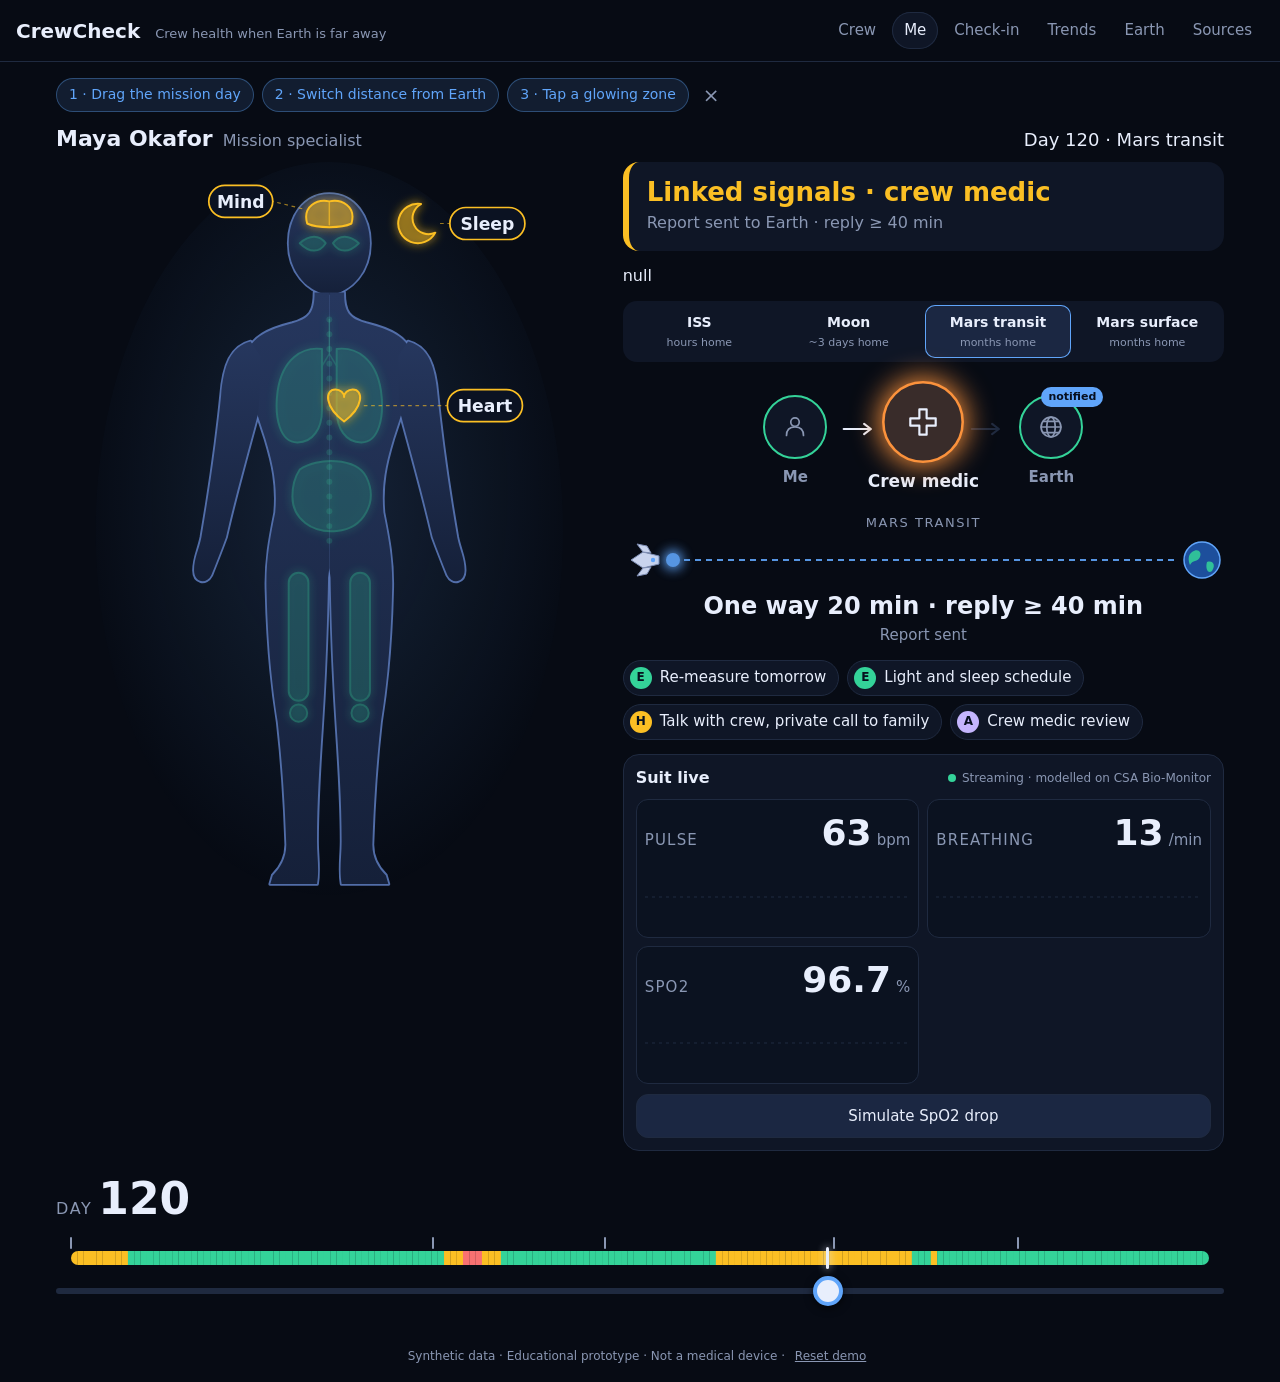
==== index.html @ 0b7a0b84 "Countermeasure follow-up, Earth report with simulated downlink, Sources screen Co-Authored-By: Claud" ====
<!doctype html>
<html lang="en">
<head>
<meta charset="utf-8">
<meta name="viewport" content="width=device-width, initial-scale=1">
<title>CrewCheck</title>
<meta name="description" content="CrewCheck: crew health when Earth is far away. Educational prototype, synthetic data, not a medical device.">
<link rel="icon" href="favicon.svg" type="image/svg+xml">
<link rel="stylesheet" href="css/app.css">
<link rel="stylesheet" href="css/viz.css">
<link rel="stylesheet" href="css/trends.css">
<link rel="stylesheet" href="css/checkin.css">
<link rel="stylesheet" href="css/earth.css">
<link rel="stylesheet" href="css/sources.css">
</head>
<body>
<header class="top">
  <div class="brand">CrewCheck <span class="sub">Crew health when Earth is far away</span></div>
</header>
<main id="app"><p class="boot">Loading…</p></main>
<footer class="foot">Synthetic data · Educational prototype · Not a medical device</footer>
<script type="module" src="js/app.js"></script>
</body>
</html>
---- css/app.css ----
:root{--bg:#070b14;--panel:#0f1626;--line:#1f2a40;--text:#e8eefc;--muted:#8a97b3;--green:#34d399;--yellow:#fbbf24;--red:#f87171;--blue:#60a5fa;}
*{box-sizing:border-box}
html,body{margin:0;background:var(--bg);color:var(--text);font:16px/1.4 system-ui,-apple-system,Segoe UI,Roboto,sans-serif}
.top{display:flex;align-items:center;justify-content:space-between;padding:12px 16px;border-bottom:1px solid var(--line)}
.brand{font-weight:700;font-size:20px}
.brand .sub{font-weight:400;font-size:13px;color:var(--muted);margin-left:8px}
main{padding:16px;max-width:1200px;margin:0 auto}
.foot{color:var(--muted);font-size:12px;text-align:center;padding:16px}
.top{flex-wrap:wrap;gap:8px}
.tabs{display:flex;gap:4px;flex-wrap:wrap}
.tabs a{color:var(--muted);text-decoration:none;padding:8px 12px;border-radius:999px;font-size:15px}
.tabs a.on{background:var(--panel);color:var(--text);box-shadow:inset 0 0 0 1px var(--line)}
button{font:inherit;color:inherit;cursor:pointer}
button.link{background:none;border:0;color:var(--muted);text-decoration:underline;font-size:12px}
.soon{color:var(--muted);text-align:center;padding:48px}
.hints{display:flex;flex-wrap:wrap;gap:8px;align-items:center;margin-bottom:12px}
.hint{background:rgba(96,165,250,.12);color:var(--blue);border:1px solid rgba(96,165,250,.35);padding:6px 12px;border-radius:999px;font-size:14px}
.hint-x{background:none;border:0;color:var(--muted);font-size:20px}
.today-head{display:flex;justify-content:space-between;align-items:baseline;gap:12px;flex-wrap:wrap;margin-bottom:8px}
.who-name{font-size:22px;font-weight:700;margin-right:10px}
.who-role,.where{color:var(--muted)}
.where{font-size:18px;color:var(--text)}
.today-grid{display:grid;grid-template-columns:minmax(260px,1fr) minmax(300px,1.1fr);gap:20px;align-items:start}
.today-body{height:min(58vh,600px);min-height:400px;display:flex;justify-content:center;position:sticky;top:12px}
.today-side{display:flex;flex-direction:column;gap:14px}
.verdict{border-radius:16px;padding:16px 18px;background:var(--panel);border-left:6px solid var(--muted)}
.verdict-line{font-size:26px;font-weight:700;line-height:1.15}
.verdict-sub{color:var(--muted);margin-top:4px;font-size:16px}
.v-green{border-color:var(--green)}.v-yellow{border-color:var(--yellow)}.v-red{border-color:var(--red)}
.v-yellow .verdict-line{color:var(--yellow)}.v-red .verdict-line{color:var(--red)}.v-green .verdict-line{color:var(--green)}
.mission-switch{display:grid;grid-template-columns:repeat(4,1fr);gap:4px;background:var(--panel);padding:4px;border-radius:14px}
.ms{background:none;border:0;border-radius:10px;padding:8px 4px;display:flex;flex-direction:column;align-items:center;gap:2px}
.ms.on{background:#1b2742;box-shadow:inset 0 0 0 1px var(--blue)}
.ms-label{font-weight:600;font-size:14px}.ms-care{font-size:11px;color:var(--muted)}
.actions{list-style:none;margin:0;padding:0;display:flex;flex-wrap:wrap;gap:8px}
.actions li{display:flex;align-items:center;gap:8px;background:var(--panel);border:1px solid var(--line);border-radius:999px;padding:6px 12px 6px 6px;font-size:15px}
.conf{display:inline-grid;place-items:center;width:22px;height:22px;border-radius:50%;font-size:12px;font-weight:800;color:#06101f;flex:none}
.conf-established{background:var(--green)}.conf-hypothesis{background:var(--yellow)}.conf-ask{background:#c4b5fd}
.today-timeline{margin-top:20px}
@media (max-width:760px){.today-grid{grid-template-columns:1fr}.today-body{height:52vh;min-height:360px}.verdict-line{font-size:22px}.brand .sub{display:none}}
.why{background:var(--panel);border:1px solid var(--line);border-radius:16px;padding:14px 16px;display:flex;flex-direction:column;gap:10px}
.why-yellow{border-color:rgba(251,191,36,.5)}.why-red{border-color:rgba(248,113,113,.6)}
.why-head{display:flex;align-items:center;gap:10px}
.why-title{font-size:20px;font-weight:700}
.why-x{margin-left:auto;background:none;border:0;color:var(--muted);font-size:24px;line-height:1}
.chip{font-size:12px;font-weight:700;padding:3px 9px;border-radius:999px;background:#1b2742}
.c-green{color:var(--green)}.c-yellow{color:var(--yellow)}.c-red{color:var(--red)}.c-grey{color:var(--muted)}
.why-readings{display:flex;gap:8px;flex-wrap:wrap}
.why-read{background:#0b1220;border-radius:12px;padding:8px 12px;display:grid;grid-template-columns:auto auto;column-gap:4px;align-items:baseline;border-top:3px solid var(--muted)}
.why-read .rv{font-size:24px;font-weight:700}.why-read .ru{color:var(--muted);font-size:12px}.why-read .rl{grid-column:1/-1;color:var(--muted);font-size:12px}
.r-green{border-color:var(--green)}.r-yellow{border-color:var(--yellow)}.r-yellow .rv{color:var(--yellow)}.r-red{border-color:var(--red)}.r-red .rv{color:var(--red)}
.why-row{display:grid;grid-template-columns:22px 70px 1fr;gap:8px;align-items:start;font-size:15px}
.why-ic{color:var(--blue);text-align:center}.why-k{color:var(--muted);font-size:13px;padding-top:1px}
.why-v{display:flex;flex-direction:column;gap:6px;align-items:flex-start}
.why-rule,.why-do{display:flex;gap:8px;align-items:center;flex-wrap:wrap}
.dot{width:10px;height:10px;border-radius:50%;flex:none}.d-yellow{background:var(--yellow)}.d-red{background:var(--red)}
.src{font-size:11px;padding:2px 7px;border-radius:6px;border:1px solid var(--line);color:var(--muted);white-space:nowrap}
.src-nasa{color:#93c5fd;border-color:rgba(147,197,253,.4)}.src-clinical{color:#86efac;border-color:rgba(134,239,172,.35)}.src-assumption{color:#fcd34d;border-color:rgba(252,211,77,.35)}.src-agency{color:#c4b5fd;border-color:rgba(196,181,253,.4)}
.why-foot{font-size:11px;color:var(--muted);border-top:1px solid var(--line);padding-top:8px}
.muted{color:var(--muted)}
.crew-head{display:flex;align-items:center;gap:20px;flex-wrap:wrap;margin-bottom:16px}
.crew-title{font-size:24px;font-weight:700}
.crew-index{display:flex;flex-direction:column;align-items:center;margin-left:auto;padding:8px 18px;border-radius:16px;background:var(--panel);border:1px solid var(--line)}
.ci-num{font-size:40px;font-weight:800;line-height:1}.ci-lab{font-size:12px;color:var(--muted)}
.i-green .ci-num{color:var(--green)}.i-yellow .ci-num{color:var(--yellow)}.i-red .ci-num{color:var(--red)}
.crew-patch .cc-legend,.ct-ring .cc-legend{display:none}
.crew-grid{display:grid;grid-template-columns:repeat(auto-fit,minmax(220px,1fr));gap:14px}
.crew-tile{background:var(--panel);border:1px solid var(--line);border-radius:20px;padding:18px;display:flex;flex-direction:column;align-items:center;gap:6px;text-align:center;transition:transform .15s}
.crew-tile:hover,.crew-tile:focus-visible{transform:translateY(-2px);border-color:var(--blue);outline:none}
.t-yellow{box-shadow:inset 0 3px 0 var(--yellow)}.t-red{box-shadow:inset 0 3px 0 var(--red)}.t-green{box-shadow:inset 0 3px 0 var(--green)}
.ct-name{font-size:18px;font-weight:700;margin-top:6px}.ct-role{font-size:13px;color:var(--muted)}
.crew-dots{display:flex;gap:5px;margin:6px 0}
.cd{width:12px;height:12px;border-radius:50%;background:var(--muted)}
.cd-green{background:var(--green);opacity:.55}.cd-yellow{background:var(--yellow)}.cd-red{background:var(--red)}
.ct-tier{font-weight:700;font-size:15px;padding:4px 12px;border-radius:999px;background:#0b1220}
.tier-none{color:var(--green)}.tier-self{color:var(--yellow)}.tier-crew{color:#fb923c}.tier-earth{color:var(--blue)}
.ct-check{font-size:13px;color:var(--muted)}.ct-check.ok{color:var(--green)}
.ahead{display:flex;gap:8px;flex-wrap:wrap}
.ahead-chip{display:flex;align-items:center;gap:8px;background:rgba(251,191,36,.08);border:1px dashed rgba(251,191,36,.5);border-radius:999px;padding:5px 12px 5px 5px;font-size:15px}
.fu{background:var(--panel);border:1px solid var(--line);border-radius:16px;padding:12px 14px;display:flex;flex-direction:column;gap:10px;margin-bottom:14px}
.fu-head{display:flex;justify-content:space-between;align-items:baseline;gap:8px}
.fu-title{font-weight:700;font-size:17px}
.fu-worked .fu-title{color:var(--green)}.fu-not-worked .fu-title{color:#fb923c}.fu-pending .fu-title{color:var(--blue)}
.fu-track{display:flex;gap:4px}.fu-step{flex:1;height:8px;border-radius:4px;background:#1b2742}.fu-step.on{background:var(--blue)}
.fu-items{display:flex;gap:8px;flex-wrap:wrap}
.fu-item{display:flex;gap:6px;align-items:center;padding:4px 10px;border-radius:999px;background:#0b1220;font-size:14px}
.fi-mark{font-weight:800}.fi-worked .fi-mark{color:var(--green)}.fi-not-worked .fi-mark{color:var(--red)}.fi-pending .fi-mark{color:var(--muted)}
.fu-up{font-weight:700;color:#fb923c}
@media (max-width:760px){.today-body{position:static}}
---- css/viz.css ----
/* CrewCheck visual components. Prefix cc-. Uses variables from app.css. */
:root{--cc-orange:#fb923c;--cc-grey:#5b6780}

/* ---------- body ---------- */
.cc-body{height:100%;min-height:320px}
.cc-body-svg{display:block;width:100%;height:100%;max-height:82vh;margin:0 auto;overflow:visible}
.cc-rim{fill:none;stroke:#5a78b8;stroke-width:3;stroke-linejoin:round;opacity:.9}
.cc-zone{--c:var(--green);cursor:pointer;outline:none;-webkit-tap-highlight-color:transparent}
.cc-s-yellow{--c:var(--yellow)}
.cc-s-red{--c:var(--red)}
.cc-s-grey{--c:var(--cc-grey)}
.cc-shape{fill:var(--c);fill-opacity:.32;stroke:var(--c);stroke-width:1.6;stroke-linejoin:round}
.cc-shape.cc-hint{fill:none;stroke-opacity:.7;stroke-width:1.2;stroke-linecap:round}
.cc-spine{fill-opacity:.5;stroke:none}
.cc-s-green .cc-zshapes{opacity:.38}
.cc-s-green{filter:none}
.cc-s-grey .cc-zshapes{opacity:.55}
.cc-hit{fill:transparent;stroke:none}
.cc-ring{fill:none;stroke:none;pointer-events:none}
.cc-sel .cc-ring{stroke:var(--text);stroke-width:2;stroke-dasharray:5 4}
.cc-zone:focus-visible .cc-ring{stroke:var(--blue);stroke-width:2.5;stroke-dasharray:none}
.cc-zone:hover .cc-shape{fill-opacity:.5}
.cc-lead{stroke:var(--c);stroke-opacity:.6;stroke-width:1;stroke-dasharray:3 3}
.cc-chip rect{fill:#0b1222;stroke:var(--c);stroke-width:1.4}
.cc-chip text{fill:var(--text);font:600 14px system-ui,-apple-system,Segoe UI,Roboto,sans-serif}
.cc-s-yellow .cc-zshapes{animation:cc-pulse 3.2s ease-in-out infinite}
.cc-s-red .cc-zshapes{animation:cc-pulse 1.6s ease-in-out infinite}
@keyframes cc-pulse{0%,100%{opacity:1}50%{opacity:.45}}

/* ---------- signal ---------- */
.cc-signal{text-align:center}
.cc-sig-mission{font-size:13px;letter-spacing:.12em;text-transform:uppercase;color:var(--muted);margin-bottom:6px}
.cc-sig-row{display:flex;align-items:center;margin:0 auto;min-width:200px;transition:width .4s}
.cc-sig-glyph{width:44px;height:44px;flex:none}
.cc-sig-ship{fill:#c9d4ee;stroke:#7d8db3;stroke-width:1;stroke-linejoin:round}
.cc-sig-win{fill:var(--blue)}
.cc-sig-sea{fill:#1d4f9c;stroke:var(--blue);stroke-width:1.5}
.cc-sig-land{fill:var(--green);opacity:.85}
.cc-sig-line{position:relative;flex:1;height:2px;margin:0 6px;background:repeating-linear-gradient(90deg,var(--blue) 0 6px,transparent 6px 11px);opacity:.9}
.cc-sig-dot{position:absolute;top:50%;left:0;width:14px;height:14px;margin:-7px 0 0 -7px;border-radius:50%;background:var(--blue);box-shadow:0 0 12px 3px var(--blue);animation:cc-travel 4s ease-in-out infinite}
.cc-sig-dot.cc-off{display:none}
@keyframes cc-travel{0%{left:0}50%{left:100%}100%{left:0}}
.cc-sig-label{margin-top:10px;font-size:clamp(18px,5vw,24px);font-weight:700;line-height:1.2}
.cc-sig-reply{margin-top:4px;font-size:15px;color:var(--muted)}

/* ---------- nodes ---------- */
.cc-nodes{text-align:center}
.cc-nodes-row{display:flex;align-items:center;justify-content:center;gap:4px;padding:14px 0 6px}
.cc-node{display:flex;flex-direction:column;align-items:center;gap:8px;flex:none;width:86px;--c:var(--green)}
.cc-n-self{--a:var(--yellow)}
.cc-n-crew{--a:var(--cc-orange)}
.cc-n-earth{--a:var(--blue)}
.cc-node-disc{position:relative;width:64px;height:64px;border-radius:50%;display:grid;place-items:center;background:var(--panel);border:2px solid var(--c);transition:transform .3s,box-shadow .3s}
.cc-node-icon{width:34px;height:34px;fill:none;stroke:var(--muted);stroke-width:2.4;stroke-linecap:round;stroke-linejoin:round}
.cc-node-name{white-space:nowrap;font-size:15px;font-weight:600;color:var(--muted)}
.cc-act{--c:var(--a)}
.cc-act .cc-node-disc{transform:scale(1.28);box-shadow:0 0 22px 2px var(--a);background:color-mix(in srgb,var(--a) 18%,var(--panel))}
.cc-act .cc-node-icon{stroke:var(--text)}
.cc-act .cc-node-name{color:var(--text);font-size:17px;margin-top:8px}
.cc-n-crew .cc-node-icon{fill:none}
.cc-badge{position:absolute;top:-10px;right:-22px;font-size:11px;font-weight:700;color:#07101f;background:var(--blue);padding:2px 7px;border-radius:10px;white-space:nowrap}
.cc-arrow{width:34px;height:14px;flex:none;fill:none;stroke:var(--line);stroke-width:2.5;stroke-linecap:round;stroke-linejoin:round;margin-bottom:26px}
.cc-arrow.cc-lit{stroke:var(--text)}
.cc-allclear{margin-top:6px;font-size:15px;font-weight:600;color:var(--green)}
@media (max-width:400px){.cc-node{width:76px}.cc-node-disc{width:56px;height:56px}.cc-arrow{width:26px}}

/* ---------- timeline ---------- */
.cc-tl{padding:6px 0}
.cc-tl-head{display:flex;align-items:baseline;gap:6px;margin-bottom:6px}
.cc-tl-day{font-size:16px;color:var(--muted);text-transform:uppercase;letter-spacing:.1em}
.cc-tl-num{font-size:44px;font-weight:800;line-height:1;font-variant-numeric:tabular-nums}
.cc-tl-track{padding:0 15px}
.cc-tl-inner{position:relative;margin-top:30px}
.cc-tl-strip{display:block;width:100%;height:14px;border-radius:7px;overflow:hidden}
.cc-tl-play{position:absolute;top:-4px;bottom:-4px;width:3px;margin-left:-1.5px;border-radius:2px;background:var(--text);box-shadow:0 0 8px var(--text);pointer-events:none}
.cc-tl-evs{position:absolute;left:0;right:0;top:0;height:0}
.cc-tl-ev{position:absolute;bottom:2px;transform:translateX(-50%);border:0;background:none;padding:6px 6px 0;margin:0;cursor:pointer;color:var(--text);font:inherit;display:flex;flex-direction:column;align-items:center;z-index:1}
.cc-tl-tick{width:2px;height:12px;background:var(--muted);border-radius:1px;display:block}
.cc-tl-evl{position:absolute;bottom:100%;left:50%;transform:translateX(-50%);white-space:nowrap;font-size:13px;font-weight:600;background:var(--panel);border:1px solid var(--line);padding:2px 8px;border-radius:8px;opacity:0;pointer-events:none;transition:opacity .15s}
.cc-tl-ev.cc-l .cc-tl-evl{left:0;transform:none}
.cc-tl-ev.cc-r .cc-tl-evl{left:auto;right:0;transform:none}
.cc-tl-ev:hover .cc-tl-evl,.cc-tl-ev:focus-visible .cc-tl-evl,.cc-tl-ev.cc-now .cc-tl-evl{opacity:1}
.cc-tl-ev:hover,.cc-tl-ev:focus-visible,.cc-tl-ev.cc-now{z-index:3}
.cc-tl-ev:focus-visible{outline:2px solid var(--blue);outline-offset:1px;border-radius:4px}
.cc-tl-ev.cc-now .cc-tl-tick{background:var(--text);width:3px}
.cc-tl-range{-webkit-appearance:none;appearance:none;display:block;width:100%;height:36px;margin:8px 0 0;background:transparent;cursor:pointer}
.cc-tl-range::-webkit-slider-runnable-track{height:6px;border-radius:3px;background:var(--line)}
.cc-tl-range::-moz-range-track{height:6px;border-radius:3px;background:var(--line)}
.cc-tl-range::-webkit-slider-thumb{-webkit-appearance:none;width:30px;height:30px;margin-top:-12px;border-radius:50%;background:var(--text);border:4px solid var(--blue);box-shadow:0 2px 8px #000a}
.cc-tl-range::-moz-range-thumb{width:22px;height:22px;border-radius:50%;background:var(--text);border:4px solid var(--blue)}
.cc-tl-range:focus-visible{outline:2px solid var(--blue);outline-offset:2px;border-radius:8px}

/* ---------- rings ---------- */
.cc-rings{display:inline-flex;flex-direction:column;align-items:center;gap:12px}
.cc-rings-svg{display:block}
.cc-ring-track{fill:none;stroke:var(--line);opacity:.7}
.cc-ring-arc{fill:none;stroke-linecap:round;transition:stroke-dashoffset 1s cubic-bezier(.2,.7,.2,1)}
.cc-ring-center{fill:var(--text);font-weight:800}
.cc-ring-legend{list-style:none;margin:0;padding:0;display:flex;flex-direction:column;gap:4px;font-size:15px}
.cc-ring-legend li{display:flex;align-items:center;gap:8px}
.cc-ring-dot{width:12px;height:12px;border-radius:50%;flex:none}
.cc-ring-lbl{color:var(--muted);flex:1}
.cc-ring-legend b{font-variant-numeric:tabular-nums}

/* ---------- live ---------- */
.cc-live{background:var(--panel);border:1px solid var(--line);border-radius:14px;padding:12px 14px}
.cc-live-head{display:flex;justify-content:space-between;align-items:baseline;gap:10px}
.cc-live-label{font-size:15px;color:var(--muted);text-transform:uppercase;letter-spacing:.08em}
.cc-live-val{font-size:36px;font-weight:800;font-variant-numeric:tabular-nums}
.cc-live-unit{font-size:15px;color:var(--muted);margin-left:5px}
.cc-live-plot{margin-top:6px}
.cc-live-svg{display:block;width:100%;height:64px}
.cc-live-line{stroke-width:2.5;stroke-linejoin:round;stroke-linecap:round;vector-effect:non-scaling-stroke}
.cc-live-grid{stroke:var(--line);stroke-width:1;stroke-dasharray:3 4;vector-effect:non-scaling-stroke}

@media (prefers-reduced-motion:reduce){
  .cc-s-yellow .cc-zshapes,.cc-s-red .cc-zshapes{animation:none}
  .cc-sig-dot{animation:none;left:50%}
  .cc-ring-arc,.cc-node-disc,.cc-sig-row,.cc-tl-evl{transition:none}
}
---- css/trends.css ----
.tr{display:flex;flex-direction:column;gap:12px;padding:12px 16px;max-width:960px;margin:0 auto}
.tr-title{margin:0;font-size:20px}
.tr-chips{display:flex;gap:6px;overflow-x:auto;padding-bottom:4px;scrollbar-width:thin}
.tr-chip{flex:0 0 auto;background:var(--panel);color:var(--muted);border:1px solid var(--line);border-radius:999px;padding:8px 14px;font-size:14px;cursor:pointer}
.tr-chip.on{color:var(--text);border-color:var(--blue);box-shadow:inset 0 0 0 1px var(--blue)}
.tr-headline{font-size:22px;font-weight:700;line-height:1.25;padding:2px 0}
.tr-green{color:var(--green)}.tr-yellow{color:var(--yellow)}.tr-red{color:var(--red)}
.tr-chart{position:relative;height:360px;background:var(--panel);border:1px solid var(--line);border-radius:16px;padding:8px}
.tr-legend{display:flex;flex-wrap:wrap;gap:12px;font-size:12px;color:var(--muted)}
.tr-key::before{content:"";display:inline-block;width:12px;height:8px;border-radius:2px;margin-right:6px;vertical-align:middle}
.tr-k-norm::before{background:rgba(96,165,250,.3)}
.tr-k-yellow::before{background:var(--yellow)}
.tr-k-red::before{background:var(--red)}
.tr-k-cone::before{background:rgba(96,165,250,.3);border-top:2px dashed var(--blue);height:6px}
.tr-sparks{display:grid;grid-template-columns:repeat(auto-fill,minmax(130px,1fr));gap:8px}
.tr-spark{display:grid;gap:2px;text-align:left;background:var(--panel);color:var(--text);border:1px solid var(--line);border-radius:12px;padding:8px 10px;cursor:pointer;font:inherit}
.tr-spark:hover{border-color:var(--blue)}
.tr-spark.st-yellow{border-left:4px solid var(--yellow)}
.tr-spark.st-red{border-left:4px solid var(--red)}
.tr-spark-name{font-size:12px;color:var(--muted)}
.tr-spark-val{font-size:14px;font-weight:600}
.tr-spark-svg{width:100%;height:28px;display:block}
@media (max-width:480px){.tr{padding:10px 10px}.tr-chart{height:300px;padding:4px}.tr-headline{font-size:19px}}
---- css/checkin.css ----
.ci{max-width:560px;margin:0 auto;padding:16px;display:flex;flex-direction:column;gap:14px}
.ci-head{display:flex;align-items:center;justify-content:space-between;gap:12px}
.ci-title{margin:0;font-size:22px}
.ci-pill{background:var(--green);color:#04130d;font-weight:800;font-size:22px;padding:6px 16px;border-radius:999px;white-space:nowrap}
.ci-auto{background:var(--panel);border:1px solid var(--line);border-radius:16px;padding:12px}
.ci-auto-chips{display:flex;flex-wrap:wrap;gap:6px}
.ci-chip{font-size:13px;padding:4px 10px;border-radius:999px;border:1px solid var(--line);color:var(--green)}
.ci-auto-note{color:var(--muted);font-size:13px;margin-top:8px}
.ci-field{background:var(--panel);border:1px solid var(--line);border-radius:16px;padding:14px;display:flex;flex-direction:column;gap:10px}
.ci-fhead{display:flex;align-items:baseline;gap:8px;flex-wrap:wrap}
.ci-flabel{margin:0;font-size:18px}
.ci-note{color:var(--muted);font-size:13px}
.ci-faces{display:grid;grid-template-columns:repeat(5,1fr);gap:6px}
.ci-face{min-height:60px;background:#0b1220;color:var(--muted);border:2px solid var(--line);border-radius:14px;display:flex;align-items:center;justify-content:center;cursor:pointer;padding:0}
.ci-face[aria-pressed=true]{color:var(--green);border-color:var(--green);background:rgba(52,211,153,.12)}
.ci-face-svg{width:100%;max-width:44px;height:auto}
.ci-eyes{display:flex;flex-direction:column;gap:10px}
.ci-row{display:flex;align-items:center;justify-content:space-between;gap:10px;flex-wrap:wrap}
.ci-rl{font-size:16px}
.ci-picks{display:flex;gap:6px}
.ci-pick{min-width:56px;min-height:48px;background:#0b1220;color:var(--text);border:2px solid var(--line);border-radius:12px;font-size:16px;cursor:pointer}
.ci-small{min-width:48px}
.ci-pick[aria-pressed=true]{border-color:var(--blue);background:rgba(96,165,250,.15);color:var(--blue)}
.ci-num{display:flex;align-items:center;gap:8px}
.ci-input{flex:1;min-width:0;min-height:52px;font-size:20px;background:#0b1220;color:var(--text);border:2px solid var(--line);border-radius:12px;padding:0 12px}
.ci-input:focus{outline:none;border-color:var(--blue)}
.ci-unit{color:var(--muted);font-size:14px}
.ci-err{color:var(--red);font-size:14px}
.ci-err:empty{display:none}
.ci-toggles{display:flex;gap:6px}
.ci-tog{background:none;border:1px solid var(--line);color:var(--muted);border-radius:999px;font-size:12px;padding:4px 12px;min-height:28px;cursor:pointer}
.ci-tog[aria-expanded=true]{color:var(--text);border-color:var(--blue)}
.ci-info{color:var(--muted);font-size:14px;margin-top:6px}
.ci-info[hidden]{display:none}
.ci-btn{min-height:56px;font-size:20px;font-weight:700;background:var(--green);color:#04130d;border:0;border-radius:14px;cursor:pointer}
.ci-ghost{background:#1b2742;color:var(--text);border:1px solid var(--blue)}
.ci-status{display:flex;flex-direction:column;gap:10px}
.ci-status:empty{display:none}
.ci-saved{background:rgba(52,211,153,.15);color:var(--green);border:1px solid var(--green);border-radius:14px;padding:14px;font-size:18px;font-weight:700;text-align:center}

.suit-card{background:var(--panel);border:1px solid var(--line);border-radius:16px;padding:12px;display:flex;flex-direction:column;gap:10px}
.suit-head{display:flex;align-items:center;justify-content:space-between;gap:8px;flex-wrap:wrap}
.suit-title{font-weight:700;font-size:16px}
.suit-status{display:flex;align-items:center;gap:6px;color:var(--muted);font-size:12px}
.suit-dot{width:8px;height:8px;border-radius:50%;background:var(--green);animation:suit-pulse 1.4s infinite}
@keyframes suit-pulse{50%{opacity:.35}}
@media (prefers-reduced-motion:reduce){.suit-dot{animation:none}}
.suit-lines{display:grid;grid-template-columns:repeat(auto-fit,minmax(200px,1fr));gap:8px}
.suit-line{background:#0b1220;border-radius:12px;padding:8px}
.suit-alert{border-radius:12px;padding:10px 12px;font-weight:700;border-left:6px solid var(--muted);background:#0b1220}
.suit-alert[hidden]{display:none}
.suit-yellow{border-color:var(--yellow);color:var(--yellow)}
.suit-red{border-color:var(--red);color:var(--red)}
.suit-btn{min-height:44px;background:#1b2742;color:var(--text);border:1px solid var(--line);border-radius:12px;font-size:15px;cursor:pointer}
---- css/earth.css ----
.ea{display:flex;flex-direction:column;gap:14px;max-width:720px;margin:0 auto}
.ea-title{font-size:18px;margin:0}
.ea-sub{font-size:15px;margin:4px 0 0;color:var(--muted);font-weight:600}
.ea-card{background:var(--panel);border:1px solid var(--line);border-radius:16px;padding:14px;display:flex;flex-direction:column;gap:12px}
.ea-tiles{display:grid;grid-template-columns:repeat(auto-fit,minmax(90px,1fr));gap:8px}
.ea-tile{background:rgba(255,255,255,.03);border-radius:12px;padding:10px;text-align:center}
.ea-num{font-size:28px;font-weight:700;line-height:1.1}
.ea-lbl{font-size:12px;color:var(--muted)}
.ea-tile.ea-green .ea-num{color:var(--green)}.ea-tile.ea-yellow .ea-num{color:var(--yellow)}.ea-tile.ea-red .ea-num{color:var(--red)}
.ea-strip{display:flex;gap:3px}
.ea-seg{flex:1;height:14px;border-radius:4px;background:var(--line)}
.ea-seg.ea-green,.ea-dot.ea-green{background:var(--green)}
.ea-seg.ea-yellow,.ea-dot.ea-yellow{background:var(--yellow)}
.ea-seg.ea-red,.ea-dot.ea-red{background:var(--red)}
.ea-pills,.ea-chips{display:flex;flex-wrap:wrap;gap:6px}
.ea-pill{background:rgba(251,191,36,.14);color:var(--yellow);border:1px solid rgba(251,191,36,.4);border-radius:999px;padding:3px 10px;font-size:13px}
.ea-log{list-style:none;margin:0;padding:0 0 0 6px;border-left:2px solid var(--line);display:flex;flex-direction:column;gap:12px}
.ea-row{display:grid;grid-template-columns:34px 12px 1fr;gap:8px;align-items:start;position:relative}
.ea-day{font-size:13px;color:var(--muted);padding-top:1px}
.ea-dot{width:12px;height:12px;border-radius:50%;margin-top:4px;background:var(--muted)}
.ea-head{font-weight:600;font-size:15px}
.ea-tl{margin:8px 6px 4px 0}
.ea-bar{position:relative;height:4px;background:var(--line);border-radius:2px;margin:6px 6px 8px}
.ea-mk{position:absolute;top:-4px;width:12px;height:12px;margin-left:-6px;border-radius:50%;background:var(--blue)}
.ea-mk1{background:var(--text)}.ea-mk2{background:var(--green)}
.ea-tl-lbl{display:flex;justify-content:space-between;gap:4px;font-size:11px;color:var(--muted);flex-wrap:wrap}
.ea-chip{background:rgba(96,165,250,.12);color:var(--blue);border-radius:6px;padding:2px 8px;font-size:12px}
.ea-empty{color:var(--muted);padding:12px}
.ea-copy{background:var(--panel);border:1px solid var(--line);border-radius:999px;padding:10px 18px}
.ea-foot{color:var(--muted);font-size:12px;text-align:center}
---- css/sources.css ----
.so{display:flex;flex-direction:column;gap:10px}
.so-title{font-size:24px;margin:0 0 4px}
.so-sec{background:var(--panel);border:1px solid var(--line);border-radius:14px}
.so-sec>summary{cursor:pointer;padding:12px 16px;font-weight:700;font-size:17px}
.so-body{padding:0 16px 16px;display:flex;flex-direction:column;gap:12px;min-width:0}
.so-banner{background:rgba(251,191,36,.12);border:2px solid var(--yellow);color:var(--yellow);border-radius:12px;padding:12px 16px;font-weight:800;font-size:18px;text-align:center}
.so-tag{margin:0;font-size:20px;font-weight:700;text-align:center}
.so-layers{display:flex;gap:8px;align-items:stretch;flex-wrap:wrap}
.so-layer{flex:1 1 180px;background:#0b1220;border:1px solid var(--line);border-radius:12px;padding:10px 12px;display:flex;flex-direction:column;gap:2px}
.so-layer span{color:var(--muted);font-size:13px}
.so-arrow{align-self:center;color:var(--blue);font-size:20px}
.so-legend{display:flex;flex-direction:column;gap:6px}
.so-leg{display:flex;align-items:center;gap:8px;font-size:14px}
.so-wrap{overflow-x:auto;max-width:100%;-webkit-overflow-scrolling:touch}
.so-table{border-collapse:collapse;width:100%;font-size:14px}
.so-table th,.so-table td{text-align:left;padding:6px 10px;border-bottom:1px solid var(--line);vertical-align:top}
.so-table th{color:var(--muted);font-size:12px;font-weight:600;white-space:nowrap}
.so-table td{min-width:70px}
.so-table a.src{text-decoration:none;display:inline-block}
.so-table a.src:hover{text-decoration:underline}
.so-matrix td:first-child{font-weight:600}
.so-count{margin:0;color:var(--muted);font-size:14px}
.so-formula{margin:0;font-size:18px;font-weight:700;font-family:ui-monospace,Menlo,monospace}
.so-two{display:grid;grid-template-columns:repeat(auto-fit,minmax(220px,1fr));gap:12px}
.so-group h3{margin:0 0 4px;font-size:15px}
.so-group p{margin:0 0 4px;font-size:13px}
.so-list{margin:0;padding-left:20px;display:flex;flex-direction:column;gap:4px;font-size:15px}
.so a{color:var(--blue)}
.so a.src-nasa{color:#93c5fd}.so a.src-clinical{color:#86efac}.so a.src-assumption{color:#fcd34d}.so a.src-agency{color:#c4b5fd}
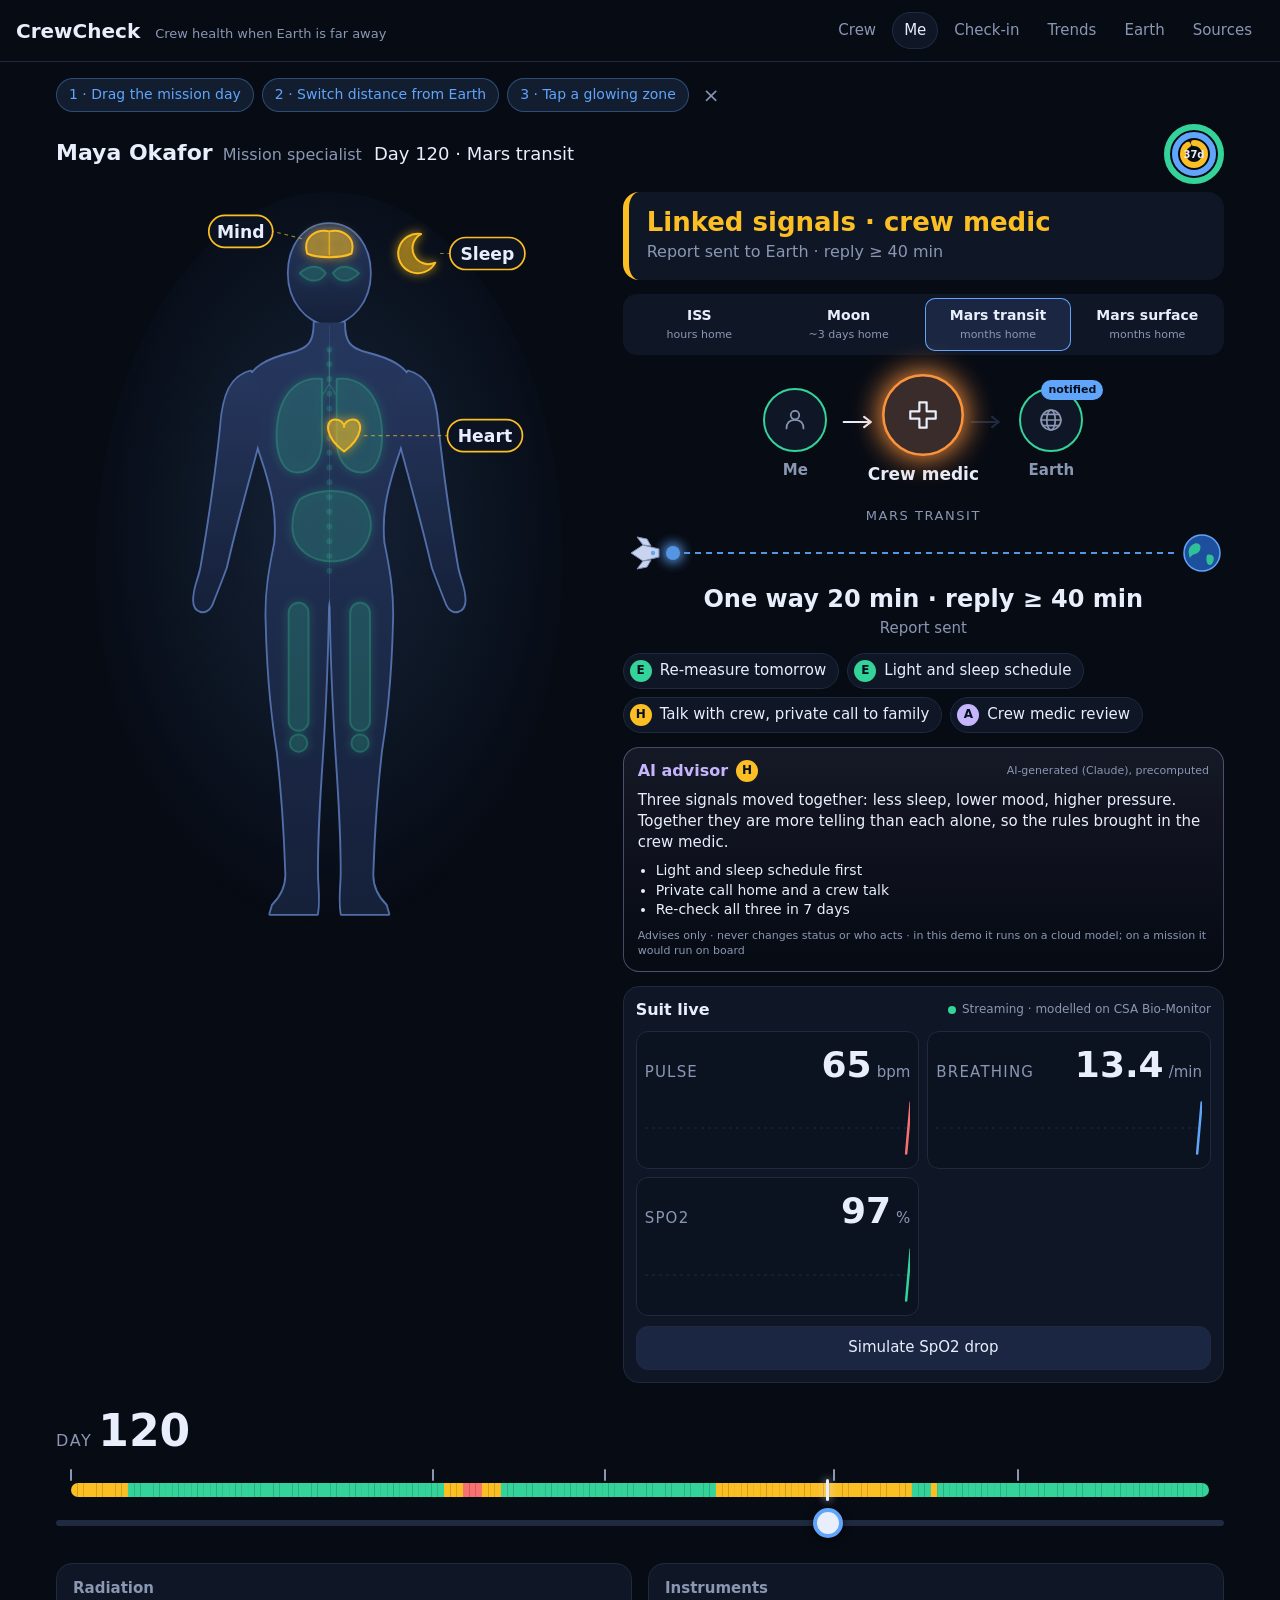
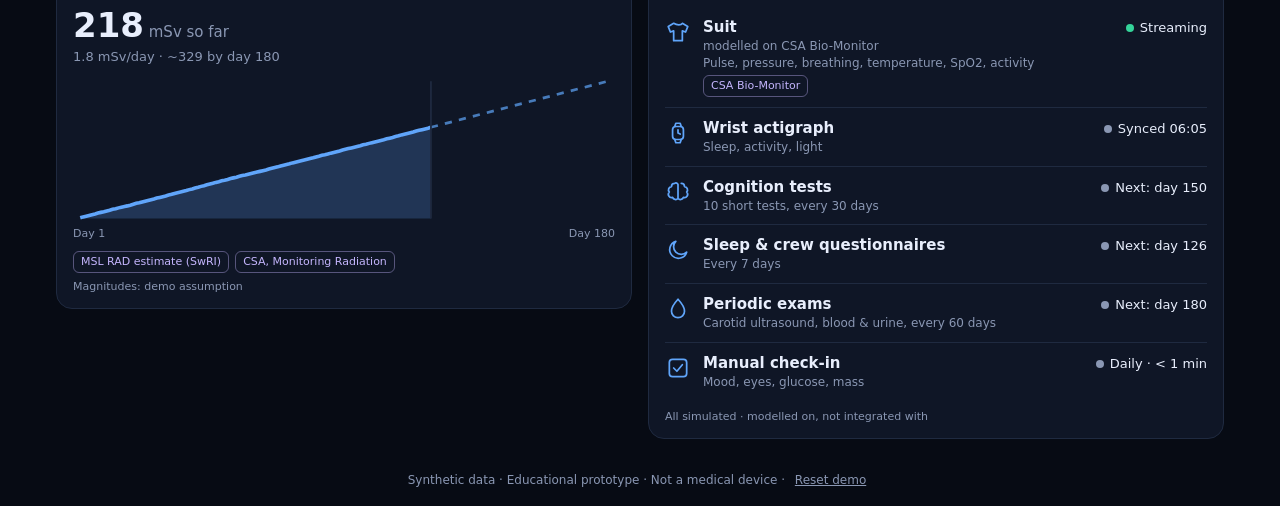
==== commit d0f6ee04: "Day rings and streak, precomputed AI advisor, radiation card, instruments panel Co-Authored-By: Clau" ====
--- a/index.html
+++ b/index.html
@@ -12,6 +12,7 @@
 <link rel="stylesheet" href="css/checkin.css">
 <link rel="stylesheet" href="css/earth.css">
 <link rel="stylesheet" href="css/sources.css">
+<link rel="stylesheet" href="css/blocks.css">
 </head>
 <body>
 <header class="top">
--- a/css/app.css
+++ b/css/app.css
@@ -16,7 +16,7 @@
 .hints{display:flex;flex-wrap:wrap;gap:8px;align-items:center;margin-bottom:12px}
 .hint{background:rgba(96,165,250,.12);color:var(--blue);border:1px solid rgba(96,165,250,.35);padding:6px 12px;border-radius:999px;font-size:14px}
 .hint-x{background:none;border:0;color:var(--muted);font-size:20px}
-.today-head{display:flex;justify-content:space-between;align-items:baseline;gap:12px;flex-wrap:wrap;margin-bottom:8px}
+.today-head{display:flex;justify-content:space-between;align-items:center;gap:12px;flex-wrap:wrap;margin-bottom:8px}
 .who-name{font-size:22px;font-weight:700;margin-right:10px}
 .who-role,.where{color:var(--muted)}
 .where{font-size:18px;color:var(--text)}
@@ -63,7 +63,7 @@
 .crew-index{display:flex;flex-direction:column;align-items:center;margin-left:auto;padding:8px 18px;border-radius:16px;background:var(--panel);border:1px solid var(--line)}
 .ci-num{font-size:40px;font-weight:800;line-height:1}.ci-lab{font-size:12px;color:var(--muted)}
 .i-green .ci-num{color:var(--green)}.i-yellow .ci-num{color:var(--yellow)}.i-red .ci-num{color:var(--red)}
-.crew-patch .cc-legend,.ct-ring .cc-legend{display:none}
+.crew-patch .cc-ring-legend,.ct-ring .cc-ring-legend{display:none}
 .crew-grid{display:grid;grid-template-columns:repeat(auto-fit,minmax(220px,1fr));gap:14px}
 .crew-tile{background:var(--panel);border:1px solid var(--line);border-radius:20px;padding:18px;display:flex;flex-direction:column;align-items:center;gap:6px;text-align:center;transition:transform .15s}
 .crew-tile:hover,.crew-tile:focus-visible{transform:translateY(-2px);border-color:var(--blue);outline:none}
@@ -87,3 +87,14 @@
 .fi-mark{font-weight:800}.fi-worked .fi-mark{color:var(--green)}.fi-not-worked .fi-mark{color:var(--red)}.fi-pending .fi-mark{color:var(--muted)}
 .fu-up{font-weight:700;color:#fb923c}
 @media (max-width:760px){.today-body{position:static}}
+.today-head .day-rings{margin-left:auto}
+.day-rings .cc-ring-legend{display:none}
+.advisor{background:linear-gradient(180deg,rgba(196,181,253,.08),transparent);border:1px solid rgba(196,181,253,.35);border-radius:16px;padding:12px 14px;display:flex;flex-direction:column;gap:8px}
+.adv-head{display:flex;align-items:center;gap:8px;flex-wrap:wrap}
+.adv-title{font-weight:700;color:#c4b5fd}
+.adv-origin{font-size:11px;color:var(--muted);margin-left:auto}
+.adv-text{font-size:15px}
+.adv-points{margin:0;padding-left:18px;font-size:14px;color:var(--text)}
+.adv-note{font-size:11px;color:var(--muted)}
+.today-lower{display:grid;grid-template-columns:1fr 1fr;gap:16px;margin-top:16px}
+@media (max-width:760px){.today-lower{grid-template-columns:1fr}}
--- a/css/blocks.css
+++ b/css/blocks.css
@@ -0,0 +1,32 @@
+.rad-card,.ins-card{background:var(--panel);border:1px solid var(--line);border-radius:16px;padding:14px 16px;min-width:0}
+.rad-title,.ins-title{margin:0 0 8px;font-size:15px;font-weight:600;color:var(--muted)}
+.rad-big{line-height:1.1}
+.rad-num{font-size:34px;font-weight:700}
+.rad-unit{font-size:15px;color:var(--muted)}
+.rad-sub{font-size:13px;color:var(--muted);margin:4px 0 8px}
+.rad-spark{display:block;width:100%;height:auto;overflow:visible}
+.rad-area{fill:rgba(96,165,250,.22)}
+.rad-line{stroke:var(--blue);stroke-width:2}
+.rad-proj{stroke:var(--blue);stroke-width:1.5;stroke-dasharray:4 4;opacity:.7}
+.rad-now{stroke:var(--line);stroke-width:1}
+.rad-spike{stroke:var(--yellow);stroke-width:1;stroke-dasharray:2 2}
+.rad-dot{fill:var(--yellow)}
+.rad-evt{fill:var(--yellow);font-size:10px}
+.rad-axis{display:flex;justify-content:space-between;font-size:11px;color:var(--muted)}
+.rad-tags{display:flex;flex-wrap:wrap;gap:6px;margin-top:10px}
+.rad-note{font-size:11px;color:var(--muted);margin-top:6px}
+.ins-list{list-style:none;margin:0;padding:0}
+.ins-row{display:flex;align-items:flex-start;gap:12px;padding:10px 0;border-top:1px solid var(--line)}
+.ins-row:first-child{border-top:0}
+.ins-icon{flex:0 0 26px;width:26px;height:26px;color:var(--blue);margin-top:2px}
+.ins-main{flex:1;min-width:0}
+.ins-name{font-size:15px;font-weight:600}
+.ins-model,.ins-feeds{font-size:12px;color:var(--muted)}
+.ins-main .src{display:inline-block;margin-top:4px}
+.ins-status{display:flex;align-items:center;gap:6px;font-size:13px;white-space:nowrap;margin-top:2px}
+.ins-dot{width:8px;height:8px;border-radius:50%;background:var(--muted);flex:0 0 8px}
+.ins-live{background:var(--green);animation:ins-pulse 1.6s ease-out infinite}
+@keyframes ins-pulse{0%{box-shadow:0 0 0 0 rgba(52,211,153,.6)}100%{box-shadow:0 0 0 8px rgba(52,211,153,0)}}
+@media (prefers-reduced-motion:reduce){.ins-live{animation:none}}
+.ins-foot{font-size:11px;color:var(--muted);margin-top:8px}
+@media (max-width:480px){.ins-row{flex-wrap:wrap}.ins-status{margin-left:38px;width:100%}}
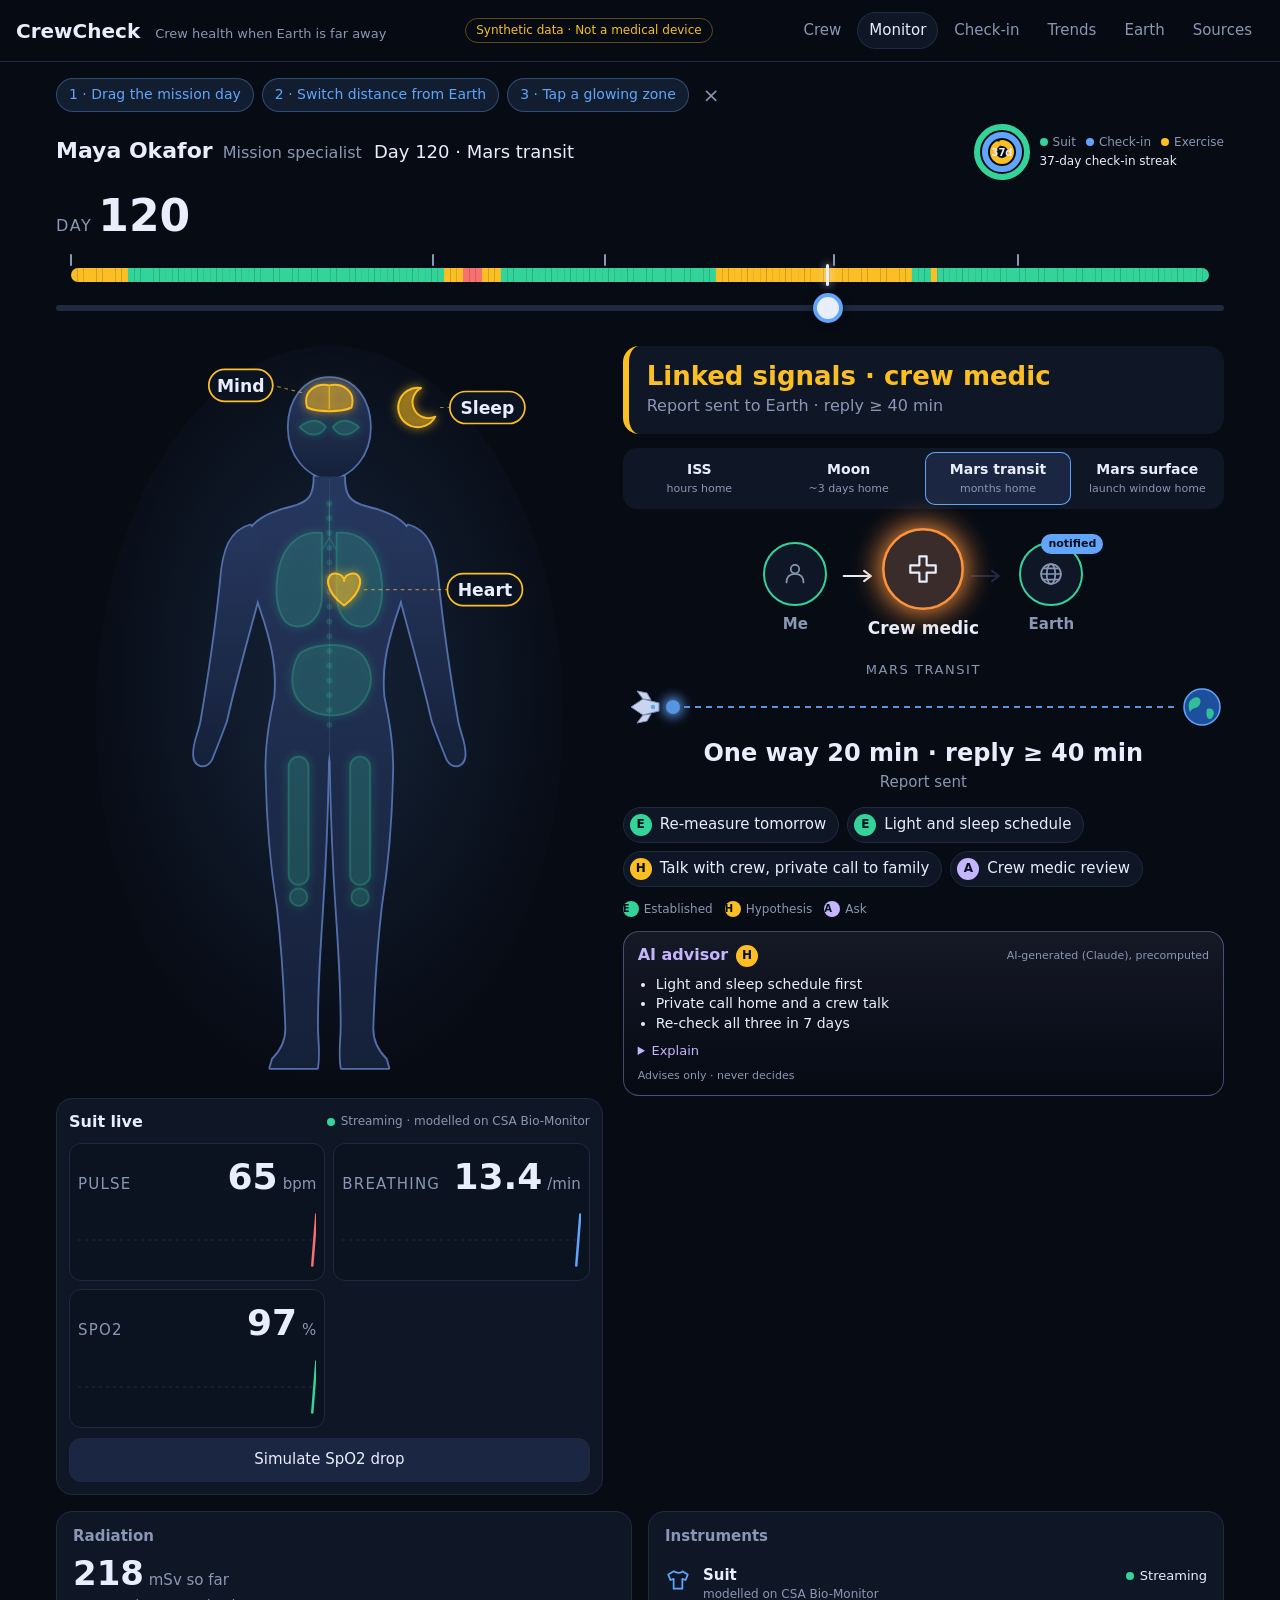
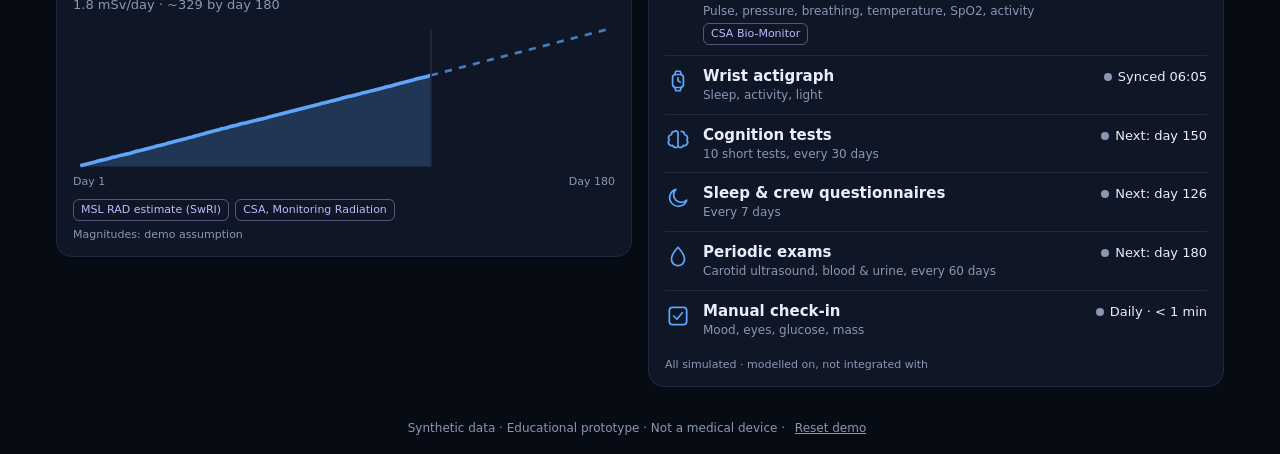
==== commit 82048637: "QA fixes: Trends tabs, fixed timeline on top, live suit alert, Moon decides together, check-in valid" ====
--- a/index.html
+++ b/index.html
@@ -17,6 +17,7 @@
 <body>
 <header class="top">
   <div class="brand">CrewCheck <span class="sub">Crew health when Earth is far away</span></div>
+  <div class="disclaim">Synthetic data · Not a medical device</div>
 </header>
 <main id="app"><p class="boot">Loading…</p></main>
 <footer class="foot">Synthetic data · Educational prototype · Not a medical device</footer>
--- a/css/app.css
+++ b/css/app.css
@@ -98,3 +98,29 @@
 .adv-note{font-size:11px;color:var(--muted)}
 .today-lower{display:grid;grid-template-columns:1fr 1fr;gap:16px;margin-top:16px}
 @media (max-width:760px){.today-lower{grid-template-columns:1fr}}
+@media (max-width:760px){main{display:flex;flex-direction:column}main>*{min-width:0;max-width:100%}.hints,.today-head{order:-2}.today-timeline{order:-1;margin:0 0 12px}}
+.src-research{color:#f0abfc;border-color:rgba(240,171,252,.35)}
+.adv-more summary{cursor:pointer;color:#c4b5fd;font-size:13px}.adv-more .adv-text{margin-top:6px}
+.top{position:sticky;top:0;z-index:20;background:rgba(7,11,20,.94);backdrop-filter:blur(6px)}
+.disclaim{font-size:12px;color:var(--yellow);border:1px solid rgba(251,191,36,.35);border-radius:999px;padding:3px 10px}
+.today-left{display:flex;flex-direction:column;gap:14px}
+.today-body{position:static}
+.today-timeline{margin:4px 0 14px}
+.rings-wrap{display:flex;align-items:center;gap:10px;margin-left:auto}
+.rings-legend{display:grid;grid-template-columns:auto auto auto;gap:2px 10px;font-size:12px;color:var(--muted)}
+.rl::before{content:"";display:inline-block;width:8px;height:8px;border-radius:50%;margin-right:5px;vertical-align:middle}
+.rl-suit::before{background:var(--green)}.rl-check::before{background:var(--blue)}.rl-ex::before{background:var(--yellow)}
+.rl-streak{grid-column:1/-1;color:var(--text)}
+.live-chip{display:inline-block;font-size:13px;font-weight:700;padding:3px 10px;border-radius:999px;margin-bottom:6px;color:#06101f}
+.lc-yellow{background:var(--yellow)}.lc-red{background:var(--red)}
+.assume{font-size:12px;color:#fcd34d;text-align:center;margin-top:4px}
+.conf-legend{display:flex;gap:12px;flex-wrap:wrap;font-size:12px;color:var(--muted)}
+.conf-legend span{display:flex;align-items:center;gap:5px}
+.conf-legend .conf{width:16px;height:16px;font-size:10px}
+.dot{display:inline-block}
+@media (max-width:760px){.disclaim{order:3}.rings-wrap{margin-left:0}.today-head{flex-wrap:wrap}}
+.ci-res-red{color:#06101f!important;background:var(--red)!important}.ci-res-yellow{color:#06101f!important;background:var(--yellow)!important}
+.ci-sub{font-size:11px;color:var(--muted);max-width:170px;text-align:center}.crew-patch-wrap{display:flex;flex-direction:column;align-items:center;gap:4px}
+a.src{text-decoration:none}a.src:hover{text-decoration:underline}
+.ci,.tr,.so,.ea{width:100%}
+@media (max-width:760px){.top{position:static}}
--- a/css/trends.css
+++ b/css/trends.css
@@ -12,7 +12,7 @@
 .tr-k-yellow::before{background:var(--yellow)}
 .tr-k-red::before{background:var(--red)}
 .tr-k-cone::before{background:rgba(96,165,250,.3);border-top:2px dashed var(--blue);height:6px}
-.tr-sparks{display:grid;grid-template-columns:repeat(auto-fill,minmax(130px,1fr));gap:8px}
+.tr-sparks{display:grid;grid-template-columns:repeat(auto-fit,minmax(110px,1fr));gap:8px}
 .tr-spark{display:grid;gap:2px;text-align:left;background:var(--panel);color:var(--text);border:1px solid var(--line);border-radius:12px;padding:8px 10px;cursor:pointer;font:inherit}
 .tr-spark:hover{border-color:var(--blue)}
 .tr-spark.st-yellow{border-left:4px solid var(--yellow)}
--- a/css/sources.css
+++ b/css/sources.css
@@ -27,3 +27,4 @@
 .so-list{margin:0;padding-left:20px;display:flex;flex-direction:column;gap:4px;font-size:15px}
 .so a{color:var(--blue)}
 .so a.src-nasa{color:#93c5fd}.so a.src-clinical{color:#86efac}.so a.src-assumption{color:#fcd34d}.so a.src-agency{color:#c4b5fd}
+@media (max-width:640px){.so-arrow{transform:rotate(90deg)}}
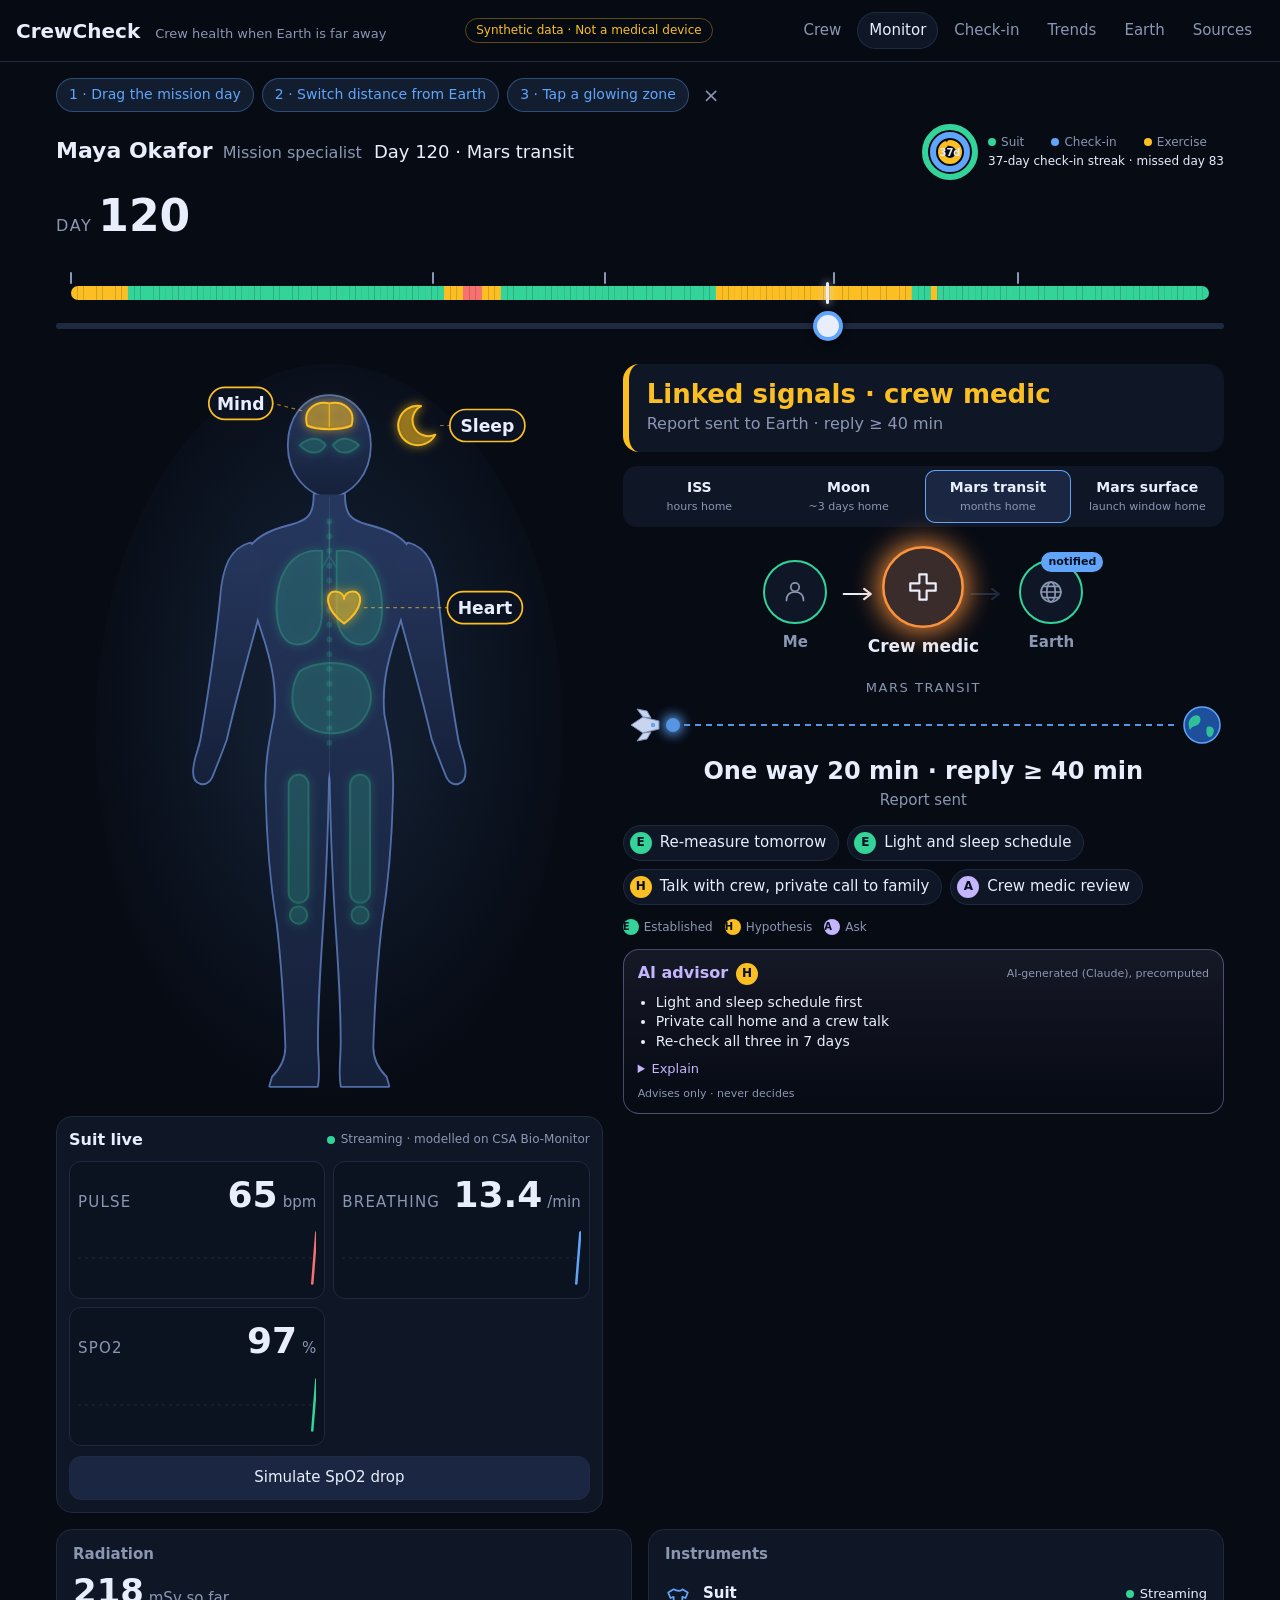
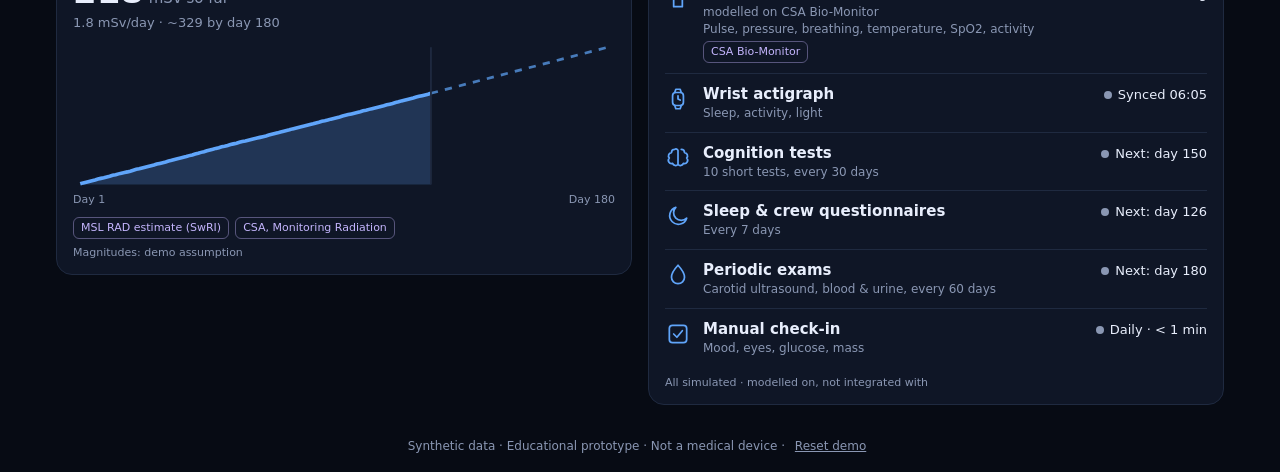
==== commit ca2bbd3d: "Load errors show Reload; phone shows verdict first; instant SpO2 feedback; forecast skips adaptation" ====
--- a/index.html
+++ b/index.html
@@ -21,6 +21,15 @@
 </header>
 <main id="app"><p class="boot">Loading…</p></main>
 <footer class="foot">Synthetic data · Educational prototype · Not a medical device</footer>
-<script type="module" src="js/app.js"></script>
+<script>
+// If any app module fails to load (network error, 503), show a reload button instead of a blank page.
+window.ccBootFail = function () {
+  var m = document.getElementById('app');
+  if (!m || window.ccBooted) return;
+  m.innerHTML = '<div class="boot-fail"><p>Part of the app did not load.</p><button type="button" onclick="location.reload()">Reload</button></div>';
+};
+setTimeout(function () { if (!window.ccBooted) window.ccBootFail(); }, 12000);
+</script>
+<script type="module" src="js/app.js" onerror="ccBootFail()"></script>
 </body>
 </html>
--- a/css/app.css
+++ b/css/app.css
@@ -124,3 +124,9 @@
 a.src{text-decoration:none}a.src:hover{text-decoration:underline}
 .ci,.tr,.so,.ea{width:100%}
 @media (max-width:760px){.top{position:static}}
+.boot-fail{text-align:center;padding:48px 16px;color:var(--text)}
+.boot-fail button{margin-top:12px;font:inherit;font-weight:700;padding:10px 22px;border-radius:999px;border:0;background:var(--blue);color:#06101f;cursor:pointer}
+/* Phone: verdict first, then body, then who acts, then the suit card. */
+@media (max-width:760px){.today-grid{gap:14px}.today-left,.today-side{display:contents}.today-side>*{order:3}.today-side>.verdict{order:1}.today-body{order:2}.suit-box{order:4}.fu{order:5}}
+.verdict-ctx{display:inline-block;margin-top:6px;font-size:13px;color:var(--muted);border:1px solid var(--line);border-radius:999px;padding:2px 10px}
+.suit-sim{color:var(--blue);border-color:rgba(96,165,250,.4)}
--- a/css/viz.css
+++ b/css/viz.css
@@ -70,7 +70,7 @@
 .cc-tl-day{font-size:16px;color:var(--muted);text-transform:uppercase;letter-spacing:.1em}
 .cc-tl-num{font-size:44px;font-weight:800;line-height:1;font-variant-numeric:tabular-nums}
 .cc-tl-track{padding:0 15px}
-.cc-tl-inner{position:relative;margin-top:30px}
+.cc-tl-inner{position:relative;margin-top:48px}
 .cc-tl-strip{display:block;width:100%;height:14px;border-radius:7px;overflow:hidden}
 .cc-tl-play{position:absolute;top:-4px;bottom:-4px;width:3px;margin-left:-1.5px;border-radius:2px;background:var(--text);box-shadow:0 0 8px var(--text);pointer-events:none}
 .cc-tl-evs{position:absolute;left:0;right:0;top:0;height:0}
--- a/css/earth.css
+++ b/css/earth.css
@@ -15,8 +15,8 @@
 .ea-pills,.ea-chips{display:flex;flex-wrap:wrap;gap:6px}
 .ea-pill{background:rgba(251,191,36,.14);color:var(--yellow);border:1px solid rgba(251,191,36,.4);border-radius:999px;padding:3px 10px;font-size:13px}
 .ea-log{list-style:none;margin:0;padding:0 0 0 6px;border-left:2px solid var(--line);display:flex;flex-direction:column;gap:12px}
-.ea-row{display:grid;grid-template-columns:34px 12px 1fr;gap:8px;align-items:start;position:relative}
-.ea-day{font-size:13px;color:var(--muted);padding-top:1px}
+.ea-row{display:grid;grid-template-columns:auto 12px 1fr;gap:8px;align-items:start;position:relative}
+.ea-day{font-size:13px;color:var(--muted);padding-top:1px;white-space:nowrap;min-width:34px}
 .ea-dot{width:12px;height:12px;border-radius:50%;margin-top:4px;background:var(--muted)}
 .ea-head{font-weight:600;font-size:15px}
 .ea-tl{margin:8px 6px 4px 0}
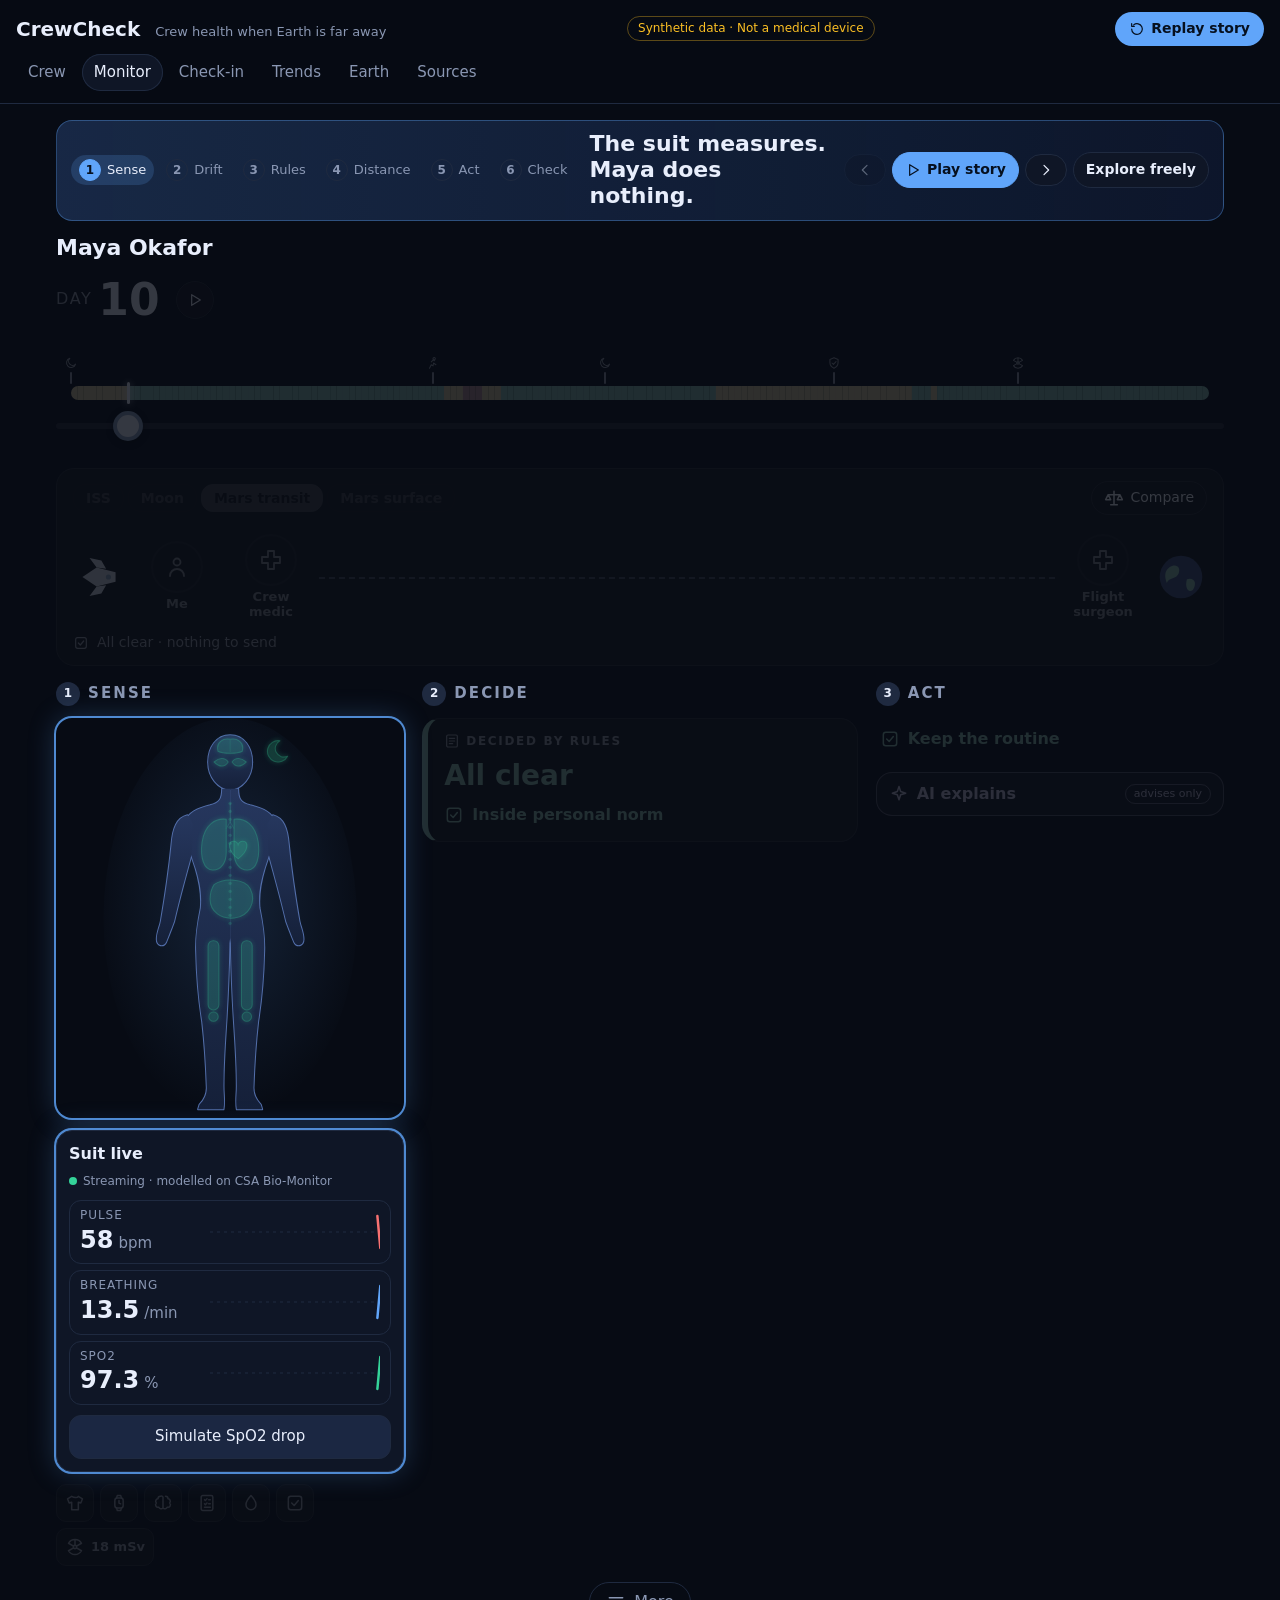
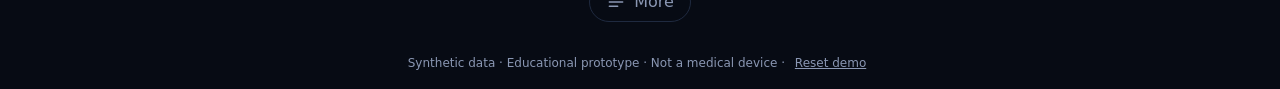
==== commit 0488ea6f: "UX v2: story mode, distance scene, decided-by-rules verdict, Sense/Decide/Act - Six-step story on th" ====
--- a/index.html
+++ b/index.html
@@ -13,6 +13,7 @@
 <link rel="stylesheet" href="css/earth.css">
 <link rel="stylesheet" href="css/sources.css">
 <link rel="stylesheet" href="css/blocks.css">
+<link rel="stylesheet" href="css/v2.css">
 </head>
 <body>
 <header class="top">
--- a/css/v2.css
+++ b/css/v2.css
@@ -0,0 +1,214 @@
+/* UX v2: story mode, distance scene, decided-by-rules verdict, three columns. */
+.ic{width:20px;height:20px;flex:none;display:block}
+.replay{display:inline-flex;align-items:center;gap:6px;background:var(--blue);color:#06101f;border:0;border-radius:999px;padding:7px 14px;font-weight:700;font-size:14px}
+.replay .ic{width:16px;height:16px}
+
+/* confidence: picture + word */
+.conf{display:inline-flex;align-items:center;gap:4px;width:auto;height:auto;border-radius:999px;padding:2px 8px 2px 6px;font-size:12px;font-weight:700;background:none;border:1px solid currentColor;color:var(--muted)}
+.conf .ic{width:14px;height:14px}
+.conf-established{color:var(--green);background:none}.conf-hypothesis{color:var(--yellow);background:none}.conf-ask{color:#c4b5fd;background:none}
+
+/* story bar */
+.story-bar{position:sticky;top:var(--top-h,58px);z-index:25;backdrop-filter:blur(8px);background-color:rgba(10,18,36,.92)!important;display:grid;grid-template-columns:auto 1fr auto;align-items:center;gap:14px;background:linear-gradient(90deg,rgba(96,165,250,.16),rgba(96,165,250,.04));border:1px solid rgba(96,165,250,.35);border-radius:16px;padding:10px 14px;margin-bottom:12px}
+.story-bar[hidden]{display:none}
+.sb-steps{display:flex;gap:4px;list-style:none;margin:0;padding:0}
+.sb-step{display:flex;align-items:center;gap:6px;background:none;border:0;padding:4px 8px;border-radius:999px;color:var(--muted);font-size:13px}
+.sb-step .sb-n{display:inline-grid;place-items:center;width:22px;height:22px;border-radius:50%;border:1px solid var(--line);font-weight:700;font-size:12px}
+.sb-step.done .sb-n{background:var(--line);color:var(--text)}
+.sb-step.on{color:var(--text);background:rgba(96,165,250,.18)}
+.sb-step.on .sb-n{background:var(--blue);border-color:var(--blue);color:#06101f}
+.sb-cap{font-size:22px;font-weight:700;line-height:1.2}
+.sb-ctl{display:flex;gap:6px;align-items:center}
+.sb-btn{display:inline-flex;align-items:center;gap:6px;background:var(--panel);border:1px solid var(--line);border-radius:999px;padding:7px 12px;font-size:14px;font-weight:600}
+.sb-btn:disabled{opacity:.35;cursor:default}
+.sb-play{background:var(--blue);color:#06101f;border-color:var(--blue)}
+.sb-primary{background:var(--green);color:#06101f;border-color:var(--green)}
+.sb-btn .ic{width:16px;height:16px}
+
+/* spotlight */
+.today[data-story] .spot [data-spot]:not(.spot){opacity:1;filter:none}
+.today[data-story] [data-spot]{transition:opacity .35s,filter .35s,box-shadow .35s}
+.today[data-story] [data-spot]:not(.spot){opacity:.2;filter:saturate(.3)}
+.today[data-story] .spot{box-shadow:0 0 0 2px rgba(96,165,250,.8),0 0 28px rgba(96,165,250,.25);border-radius:16px}
+.today[data-story] .scene-box .scn-switch.spot{box-shadow:none}
+.try-dot{position:relative}
+.try-dot::after{content:'';position:absolute;top:-6px;right:-6px;width:16px;height:16px;border-radius:50%;background:var(--blue);box-shadow:0 0 0 0 rgba(96,165,250,.7);animation:trypulse 1.4s infinite;pointer-events:none}
+@keyframes trypulse{70%{box-shadow:0 0 0 14px rgba(96,165,250,0)}100%{box-shadow:0 0 0 0 rgba(96,165,250,0)}}
+
+/* timeline extras */
+.cc-tl-head{align-items:center}
+.tl-play{display:inline-grid;place-items:center;width:38px;height:38px;border-radius:50%;border:1px solid var(--line);background:var(--panel);margin-left:10px}
+.tl-play .ic{width:16px;height:16px}
+.cc-tl-evi{display:block;color:var(--muted);margin-bottom:2px}
+.cc-tl-evi .ic{width:14px;height:14px}
+.cc-tl-ev.cc-now .cc-tl-evi{color:var(--text)}
+.today.v2 .cc-tl-inner{margin-top:64px}
+
+/* distance scene */
+.scene-box{background:var(--panel);border:1px solid var(--line);border-radius:18px;padding:12px 16px 10px;margin:4px 0 16px}
+.scn-top{display:flex;justify-content:space-between;align-items:center;gap:10px;flex-wrap:wrap}
+.scn-switch{display:flex;gap:4px;flex-wrap:wrap;border-radius:999px}
+.scn-ms{display:flex;flex-direction:column;align-items:flex-start;background:none;border:1px solid var(--line);border-radius:12px;padding:5px 12px;line-height:1.15}
+.scn-ms.on{background:var(--text);color:#06101f;border-color:var(--text)}
+.scn-ms-l{font-weight:700;font-size:14px}.scn-ms-c{font-size:11px;opacity:.75}
+.scn-cmp{display:inline-flex;align-items:center;gap:6px;background:none;border:1px solid var(--line);border-radius:999px;padding:6px 12px;font-size:14px}
+.scn-cmp[aria-pressed=true]{background:rgba(96,165,250,.18);border-color:var(--blue)}
+.scn-band{display:flex;align-items:center;gap:0;margin:14px 0 6px;min-height:96px}
+.scn-end{display:flex;align-items:center;gap:10px;flex:none}
+.scn-line{position:relative;flex:0 1 calc(var(--len,1) * 100%);min-width:36px;height:40px;transition:flex-basis .9s cubic-bezier(.4,0,.2,1)}
+.scn-band::after{content:'';flex:1 1 0}
+.scn-wire{position:absolute;left:6px;right:6px;top:50%;border-top:2px dashed #3a4a6e}
+.scn-env{position:absolute;top:50%;left:0;transform:translate(-50%,-50%);display:grid;place-items:center;width:34px;height:26px;border-radius:7px;background:var(--yellow);color:#06101f;box-shadow:0 0 14px rgba(251,191,36,.6)}
+.scn-env.scn-back{background:var(--blue);box-shadow:0 0 14px rgba(96,165,250,.6)}
+.scn-env[hidden]{display:none}
+.scn-env .ic{width:18px;height:18px}
+.scn-glyph{width:52px;height:52px;flex:none}
+.scn-ship{fill:#c9d4ec}.scn-win{fill:var(--blue)}.scn-sea{fill:#1d4ed8}.scn-land{fill:#34d399}
+.scn-node{display:flex;flex-direction:column;align-items:center;gap:4px;width:84px;opacity:.5;transition:opacity .4s}
+.scn-disc{display:grid;place-items:center;width:52px;height:52px;border-radius:50%;border:2px solid var(--line);background:#121b2e;transition:all .4s}
+.scn-disc .ic{width:24px;height:24px}
+.scn-name{font-size:13px;font-weight:600;text-align:center;line-height:1.1}
+.scn-node.scn-act{opacity:1}
+.scn-node.scn-act .scn-disc{border-color:var(--yellow);background:rgba(251,191,36,.18);box-shadow:0 0 22px rgba(251,191,36,.55);color:var(--yellow)}
+.scn-n-earth.scn-act .scn-disc{border-color:var(--blue);background:rgba(96,165,250,.2);box-shadow:0 0 22px rgba(96,165,250,.6);color:var(--blue)}
+.scn-node.scn-notify{opacity:.85}
+.scn-node.scn-notify .scn-disc{border-style:dashed;border-color:var(--blue)}
+.scn-node.scn-got .scn-disc{box-shadow:0 0 0 4px rgba(96,165,250,.3)}
+.scn-clock{display:flex;align-items:center;gap:8px;color:var(--muted);font-size:14px;font-variant-numeric:tabular-nums;flex-wrap:wrap;min-height:24px}
+.scn-clock .ic{width:16px;height:16px}
+.scn-tag{font-size:11px;border:1px solid var(--line);border-radius:999px;padding:1px 8px}
+.scn-compare{display:grid;grid-template-columns:1fr 1fr;gap:10px;margin-top:10px}
+.scn-compare[hidden]{display:none}
+.scn-col{border:1px solid var(--line);border-radius:14px;padding:10px;display:flex;flex-direction:column;gap:6px;align-items:flex-start}
+.scn-col-h{font-weight:800;text-transform:uppercase;letter-spacing:.08em;font-size:12px;color:var(--muted)}
+.scn-col-m{font-weight:700}
+.scn-dots{display:flex;gap:4px}
+.scn-dot{width:12px;height:12px;border-radius:50%;background:var(--line)}
+.d-green{background:var(--green);fill:var(--green);stroke:var(--green)}.d-yellow{background:var(--yellow);fill:var(--yellow);stroke:var(--yellow)}.d-red{background:var(--red);fill:var(--red);stroke:var(--red)}.d-grey{background:#3a4560;fill:#3a4560}
+.scn-col-who{display:flex;align-items:center;gap:6px;font-size:18px;font-weight:800}
+.scn-col-self .scn-col-who,.scn-col-crew .scn-col-who{color:var(--yellow)}.scn-col-earth .scn-col-who{color:var(--blue)}
+
+/* three columns */
+.v2-cols{display:grid;grid-template-columns:1fr 1.25fr 1fr;gap:18px;align-items:start}
+.v2-col{display:flex;flex-direction:column;gap:12px;min-width:0}
+.col-h{display:flex;align-items:center;gap:8px;font-size:15px;font-weight:800;letter-spacing:.14em;text-transform:uppercase;color:var(--muted)}
+.col-n{display:inline-grid;place-items:center;width:24px;height:24px;border-radius:50%;background:var(--line);color:var(--text);font-size:12px;letter-spacing:0}
+.today.v2 .today-body{height:400px;min-height:0;position:static}
+.today.v2 .today-head{margin-bottom:4px}
+
+/* verdict: decided by rules */
+.vd{background:var(--panel);border:1px solid var(--line);border-left:6px solid var(--muted);border-radius:18px;padding:14px 16px;display:flex;flex-direction:column;gap:12px}
+.vd.v-green{border-left-color:var(--green)}.vd.v-yellow{border-left-color:var(--yellow)}.vd.v-red{border-left-color:var(--red)}
+.vd-head{display:flex;align-items:center;gap:6px;font-size:12px;font-weight:800;letter-spacing:.14em;text-transform:uppercase;color:var(--muted)}
+.vd-head .ic{width:16px;height:16px}
+.vd-line{display:flex;flex-direction:column;gap:6px}
+.vd-headline{font-size:28px;font-weight:800;line-height:1.1}
+.v-yellow .vd-headline{color:var(--yellow)}.v-red .vd-headline{color:var(--red)}.v-green .vd-headline{color:var(--green)}
+.vd-live{display:inline-flex;align-items:center;gap:6px;align-self:flex-start;font-size:13px;font-weight:700;padding:3px 10px;border-radius:999px;color:#06101f}
+.vd-live .ic{width:14px;height:14px}
+.vd-row{display:grid;grid-template-columns:repeat(3,auto);grid-template-areas:"what who when" "why why why";gap:12px 16px;justify-content:start}
+.vd-part:nth-child(1){grid-area:what}.vd-part:nth-child(2){grid-area:why}.vd-part:nth-child(3){grid-area:who}.vd-part:nth-child(4){grid-area:when}
+.vd-k{font-size:11px;font-weight:800;letter-spacing:.12em;text-transform:uppercase;color:var(--muted);margin-bottom:4px}
+.vd-icons{display:flex;gap:6px}
+.vd-ic{display:grid;place-items:center;width:34px;height:34px;border-radius:50%;color:#06101f}
+.vd-sub{font-size:12px;color:var(--muted);margin-top:4px}
+.vd-who,.vd-when{display:flex;align-items:center;gap:6px;font-weight:700}
+.vd-who-self,.vd-who-crew{color:var(--yellow)}.vd-who-earth{color:var(--blue)}
+.vd-why{display:flex;flex-direction:column;gap:4px}
+.vd-scale{display:grid;grid-template-columns:76px 1fr 30px 70px;align-items:center;gap:8px;background:none;border:0;border-radius:10px;padding:4px 6px;text-align:left}
+.vd-scale:hover,.vd-scale:focus-visible{background:rgba(255,255,255,.04)}
+.vd-sl{font-size:13px;font-weight:600}
+.vd-sv{font-size:13px;font-variant-numeric:tabular-nums;text-align:right;font-weight:700}
+.ms-svg{width:100%;height:30px}
+.ms-track{fill:#26324d}.ms-norm{fill:rgba(52,211,153,.35)}.ms-thr{stroke:var(--yellow);stroke-width:2.5}
+.ms-now{stroke:#06101f;stroke-width:1.5}
+.ms-spark{width:30px;height:20px}.ms-spl{fill:none;stroke-width:2}
+.vd-clear{display:flex;align-items:center;gap:8px;color:var(--green);font-weight:700}
+.verdict-ctx{align-self:flex-start}
+
+/* act */
+.act-cards{display:flex;flex-direction:column;gap:8px}
+.act-card{display:flex;align-items:center;gap:10px;background:var(--panel);border:1px solid var(--line);border-radius:14px;padding:10px 12px}
+.act-ic{display:grid;place-items:center;width:40px;height:40px;border-radius:12px;background:rgba(96,165,250,.14);color:var(--blue);flex:none}
+.act-ic .ic{width:22px;height:22px}
+.act-w{font-weight:800;font-size:16px;flex:1}
+.act-none{display:flex;align-items:center;gap:8px;color:var(--green);font-weight:700;padding:10px 4px}
+.act-mail{display:flex;align-items:center;gap:8px;font-size:14px;color:var(--muted);padding:0 4px}
+.act-mail .ic{color:var(--yellow)}
+.fu-head{display:flex;align-items:center;gap:8px}
+.fu-head .ic{color:var(--blue)}
+
+/* advisor bubble */
+.adv-bubble{position:relative;background:rgba(196,181,253,.08);border:1px solid rgba(196,181,253,.35);border-radius:16px;padding:8px 10px;display:flex;flex-direction:column;gap:8px}
+.adv-bubble.open::before{content:'';position:absolute;top:-8px;left:28px;width:14px;height:14px;background:#141a2e;border-left:1px solid rgba(196,181,253,.35);border-top:1px solid rgba(196,181,253,.35);transform:rotate(45deg)}
+.adv-chip{display:flex;align-items:center;gap:8px;background:none;border:0;padding:2px;color:#c4b5fd;text-align:left}
+.adv-t{font-weight:800}
+.adv-only{margin-left:auto;font-size:11px;border:1px solid rgba(196,181,253,.4);border-radius:999px;padding:1px 8px}
+.adv-say{font-size:15px;line-height:1.4}
+.adv-qs{display:flex;flex-wrap:wrap;gap:6px}
+.adv-q{background:none;border:1px solid rgba(196,181,253,.45);color:#ddd6fe;border-radius:999px;padding:5px 11px;font-size:13px}
+.adv-q.on{background:#c4b5fd;color:#06101f}
+.adv-ans{font-size:14px;line-height:1.4;border-left:3px solid #c4b5fd;padding-left:10px}
+.adv-origin{font-size:11px;color:var(--muted)}
+
+/* sources strip */
+.src-strip{display:flex;flex-direction:column;gap:6px}
+.src-icons{display:flex;gap:6px;flex-wrap:wrap}
+.src-ic{display:inline-flex;align-items:center;gap:6px;height:38px;min-width:38px;justify-content:center;border-radius:10px;border:1px solid var(--line);background:var(--panel);color:var(--muted);padding:0 8px}
+.src-ic.on{border-color:var(--blue);color:var(--blue);background:rgba(96,165,250,.14)}
+.src-dose{font-size:13px;font-weight:700}
+.src-detail{font-size:13px;color:var(--muted)}
+.src-detail b{color:var(--text)}
+.cc-zone.cc-feed .cc-ring{stroke:var(--blue)!important;stroke-width:3;opacity:1!important}
+.cc-zone.cc-feed .cc-zshapes{filter:drop-shadow(0 0 6px rgba(96,165,250,.9))}
+
+/* more + drawer */
+.more-btn{display:inline-flex;align-items:center;gap:8px;margin:16px auto 0;background:none;border:1px solid var(--line);border-radius:999px;padding:8px 16px;color:var(--muted)}
+.today.v2{display:flex;flex-direction:column}
+.today.v2>.more-btn{align-self:center}
+.drawer{position:fixed;top:0;right:0;bottom:0;width:min(440px,100%);background:#0b1220;border-left:1px solid var(--line);z-index:60;overflow:auto;padding:16px;display:flex;flex-direction:column;gap:14px;box-shadow:-20px 0 40px #000a}
+.drawer[hidden]{display:none}
+.drawer-h{display:flex;justify-content:space-between;align-items:center;font-weight:800}
+
+@media (max-width:1100px){.v2-cols{grid-template-columns:1fr 1fr}.v2-act{grid-column:1 / -1}}
+@media (max-width:760px){
+  .story-bar{grid-template-columns:1fr;position:sticky;top:0;z-index:30;background:#0d1730;gap:8px}
+  .sb-steps{overflow-x:auto}.sb-name{display:none}.sb-step.on .sb-name{display:inline}
+  .sb-cap{font-size:19px}
+  .v2-cols,.v2-col{display:contents}
+  .col-h{display:none}
+  .today.v2>.story-bar{order:0}.today.v2>.today-head{order:1}.today.v2>.today-timeline{order:2}
+  .today.v2 .vd-box,.today.v2 .verdict-ctx{order:3}.today.v2 .why-box,.today.v2 .ahead-chip{order:4}
+  .today.v2>.scene-box{order:5}
+  .today.v2 .act-cards,.today.v2 .act-mail{order:6}.today.v2 .fu{order:7}.today.v2 .adv-bubble{order:8}
+  .today.v2 .today-body{order:9;height:360px}.today.v2 .suit-box{order:10}.today.v2 .src-strip{order:11}
+  .today.v2>.more-btn{order:12}
+  .today.v2>*,.today.v2 .v2-col>*{margin-bottom:12px}
+  .scn-node{width:62px}.scn-disc{width:42px;height:42px}.scn-glyph{width:34px;height:34px}.scn-name{font-size:11px}
+  .scn-end{gap:4px}
+  .vd-headline{font-size:24px}
+  .vd-scale{grid-template-columns:64px 1fr 26px 62px;gap:6px}
+  .today[data-story] [data-spot]:not(.spot),.today[data-story] .more-btn,.today[data-story] .act-mail,.today[data-story] .ahead-chip,.today[data-story] .verdict-ctx{display:none}
+  .today[data-story] .scn-switch:not(.spot){display:flex;opacity:1;filter:none}
+}
+@media (prefers-reduced-motion:reduce){.scn-line,.scn-node,.scn-disc,.today[data-story] [data-spot]{transition:none}.try-dot::after{animation:none}}
+.cc-link{stroke:var(--yellow);stroke-width:2.5;stroke-dasharray:6 6;opacity:.85;animation:ccdash 1.2s linear infinite}
+.cc-link-t{fill:var(--yellow);font-size:16px;font-weight:700}
+@keyframes ccdash{to{stroke-dashoffset:-24}}
+@media (prefers-reduced-motion:reduce){.cc-link{animation:none}}
+.fu-items{display:flex;flex-direction:column;gap:4px}
+.fu-item{display:grid!important;grid-template-columns:18px 80px 1fr;align-items:center}
+.fi-ba{font-variant-numeric:tabular-nums;color:var(--muted);font-size:13px}
+.sb-btn{white-space:nowrap}
+@media (max-width:760px){.sb-ctl{flex-wrap:nowrap}.sb-btn{padding:7px 10px;font-size:13px}.sb-free{margin-left:auto}}
+@media (max-width:760px){.scn-glyph{display:none}.scn-node{width:52px}.scn-name{font-size:10px}.scn-band{margin:10px 0 4px}.scn-clock{font-size:13px}}
+/* compact live lines in the Sense column */
+.today.v2 .suit-lines{grid-template-columns:1fr;gap:6px}
+.today.v2 .suit-line{padding:0;background:none}
+.today.v2 .cc-live{display:grid;grid-template-columns:120px 1fr;align-items:center;gap:10px;padding:6px 10px}
+.today.v2 .cc-live-head{flex-direction:column;align-items:flex-start;gap:0}
+.today.v2 .cc-live-label{font-size:12px}
+.today.v2 .cc-live-val{font-size:24px}
+.today.v2 .cc-live-plot{margin:0}
+.today.v2 .cc-live-svg{height:40px}
+@media (max-width:760px){.scn-band::after{display:none}.scn-line{flex:0 0 calc(var(--len,1) * (100% - 180px));min-width:24px}}
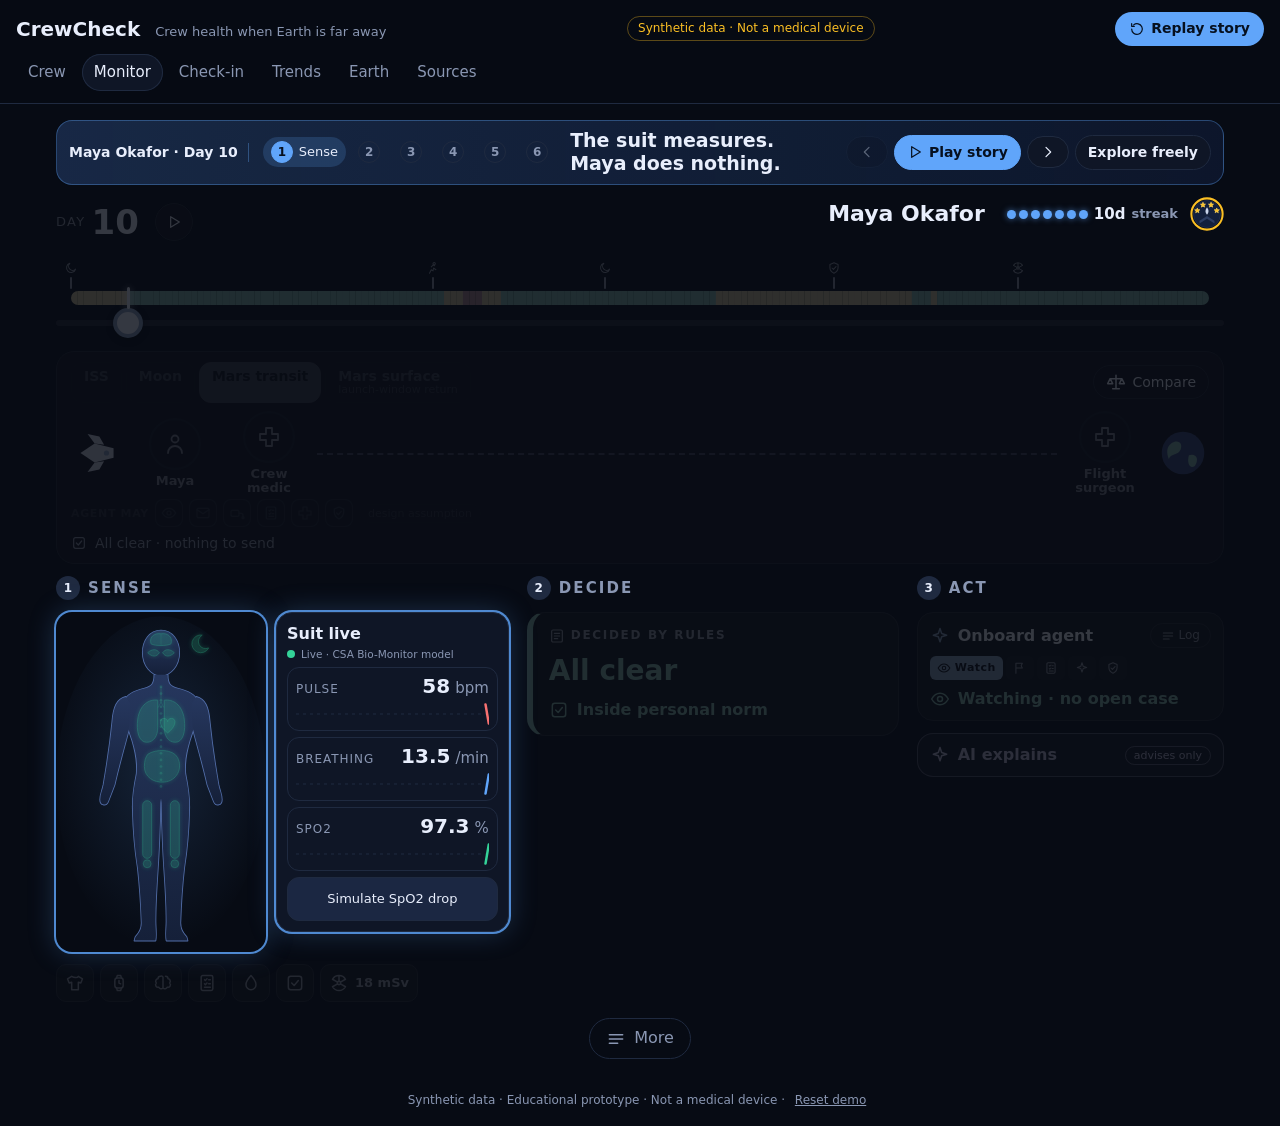
==== commit 833e2b37: "Cabin layer: cabin CO2/noise/temp/light series, crew rule 'common cause', Crew cabin strip with link" ====
--- a/index.html
+++ b/index.html
@@ -14,6 +14,7 @@
 <link rel="stylesheet" href="css/sources.css">
 <link rel="stylesheet" href="css/blocks.css">
 <link rel="stylesheet" href="css/v2.css">
+<link rel="stylesheet" href="css/cabin.css">
 </head>
 <body>
 <header class="top">
--- a/css/earth.css
+++ b/css/earth.css
@@ -1,5 +1,6 @@
-.ea{display:flex;flex-direction:column;gap:14px;max-width:720px;margin:0 auto}
-.ea-title{font-size:18px;margin:0}
+.ea{display:flex;flex-direction:column;gap:14px;max-width:1100px;margin:0 auto}
+.ea-title{font-size:20px;margin:0;display:flex;align-items:baseline;gap:10px;flex-wrap:wrap}
+.ea-who{font-size:14px;font-weight:500;color:var(--muted)}
 .ea-sub{font-size:15px;margin:4px 0 0;color:var(--muted);font-weight:600}
 .ea-card{background:var(--panel);border:1px solid var(--line);border-radius:16px;padding:14px;display:flex;flex-direction:column;gap:12px}
 .ea-tiles{display:grid;grid-template-columns:repeat(auto-fit,minmax(90px,1fr));gap:8px}
@@ -28,3 +29,39 @@
 .ea-empty{color:var(--muted);padding:12px}
 .ea-copy{background:var(--panel);border:1px solid var(--line);border-radius:999px;padding:10px 18px}
 .ea-foot{color:var(--muted);font-size:12px;text-align:center}
+
+/* G7: ship -> Earth link, envelopes by verdict colour */
+.ea-link{background:var(--panel);border:1px solid var(--line);border-radius:18px;padding:12px 16px;display:flex;flex-direction:column;gap:8px;min-width:0}
+.ea-band{margin:26px 0 4px;min-height:96px}
+.ea-end{display:flex;flex-direction:column;align-items:center;gap:4px;flex:none;width:76px}
+.ea-end .scn-glyph{width:64px;height:64px;transition:filter .3s,transform .3s}
+.ea-earth.ea-hit .scn-glyph{filter:drop-shadow(0 0 14px rgba(96,165,250,1));transform:scale(1.12)}
+@media (prefers-reduced-motion:reduce){.ea-end .scn-glyph{transition:none}}
+.ea-t{font-size:12px;color:var(--muted);font-variant-numeric:tabular-nums;white-space:nowrap}
+.ea-line{height:64px;align-self:flex-start}
+.ea-each{position:absolute;left:50%;top:-6px;transform:translateX(-50%);font-size:12px;font-weight:700;color:var(--text);white-space:nowrap;background:var(--panel);padding:0 6px;border-radius:6px}
+.ea-link[data-mission=iss] .ea-each,.ea-link[data-mission=moon] .ea-each{left:0;transform:none}
+.ea-env{position:absolute;top:32px;left:0;transform:translate(-50%,-50%);display:flex;flex-direction:column;align-items:center;gap:1px;z-index:1}
+.ea-env[hidden]{display:none}
+.ea-env .ic{width:38px;height:30px;padding:4px 7px;border-radius:6px;color:#06101f;stroke:#06101f;box-sizing:border-box}
+.ea-env.d-yellow .ic{background:var(--yellow);box-shadow:0 0 14px rgba(251,191,36,.6)}
+.ea-env.d-red .ic{background:var(--red);box-shadow:0 0 14px rgba(248,113,113,.6)}
+.ea-env.d-green .ic{background:var(--green)}
+.ea-env.d-yellow,.ea-env.d-red,.ea-env.d-green{background:none;fill:none}
+.ea-env-d{font-size:11px;font-weight:700;color:var(--text);white-space:nowrap}
+.ea-qs{display:grid;grid-template-columns:1fr 1fr;gap:10px}
+.ea-qcol{display:flex;flex-direction:column;gap:4px;min-width:0}
+.ea-qh{font-size:11px;letter-spacing:.1em;text-transform:uppercase;color:var(--muted)}
+.ea-q{display:flex;flex-wrap:wrap;gap:6px;min-height:24px}
+.ea-q-earth{align-items:flex-end}.ea-q-earth .ea-q{justify-content:flex-end}
+.ea-link[data-mission=iss] .ea-q-earth,.ea-link[data-mission=moon] .ea-q-earth{align-items:flex-start}
+.ea-link[data-mission=iss] .ea-q-earth .ea-q,.ea-link[data-mission=moon] .ea-q-earth .ea-q{justify-content:flex-start}
+.ea-mail{display:inline-flex;align-items:center;gap:5px;border-radius:999px;padding:3px 10px 3px 6px;font-size:12px;font-weight:700;color:#06101f;fill:none;stroke:none}
+.ea-mail .ic{width:16px;height:16px;stroke:#06101f}
+.ea-link-foot{display:flex;justify-content:space-between;align-items:center;gap:8px;flex-wrap:wrap}
+.ea-logbox{background:var(--panel);border:1px solid var(--line);border-radius:14px;padding:0 14px}
+.ea-logbox>summary{cursor:pointer;padding:12px 0;font-weight:700}
+.ea-logbox[open]{padding-bottom:14px}
+@media (max-width:640px){.ea-env-d{display:none}.ea-each{top:-12px}.ea-band{margin-top:30px}.ea-end{width:56px}.ea-end .scn-glyph{width:44px;height:44px}.ea-line{height:44px}.ea-env{top:22px}.ea-link{padding:10px}.ea-env .ic{width:32px;height:26px;padding:3px 6px}}
+.ea-link[data-mission=iss] .ea-qs,.ea-link[data-mission=moon] .ea-qs{grid-template-columns:auto 1fr;gap:24px}
+@media (max-width:760px){.ea-end .scn-glyph{display:block}.ea-band .ea-line{flex:0 0 calc(var(--len,1) * (100% - 124px));min-width:24px}}
--- a/css/sources.css
+++ b/css/sources.css
@@ -5,10 +5,6 @@
 .so-body{padding:0 16px 16px;display:flex;flex-direction:column;gap:12px;min-width:0}
 .so-banner{background:rgba(251,191,36,.12);border:2px solid var(--yellow);color:var(--yellow);border-radius:12px;padding:12px 16px;font-weight:800;font-size:18px;text-align:center}
 .so-tag{margin:0;font-size:20px;font-weight:700;text-align:center}
-.so-layers{display:flex;gap:8px;align-items:stretch;flex-wrap:wrap}
-.so-layer{flex:1 1 180px;background:#0b1220;border:1px solid var(--line);border-radius:12px;padding:10px 12px;display:flex;flex-direction:column;gap:2px}
-.so-layer span{color:var(--muted);font-size:13px}
-.so-arrow{align-self:center;color:var(--blue);font-size:20px}
 .so-legend{display:flex;flex-direction:column;gap:6px}
 .so-leg{display:flex;align-items:center;gap:8px;font-size:14px}
 .so-wrap{overflow-x:auto;max-width:100%;-webkit-overflow-scrolling:touch}
@@ -27,4 +23,45 @@
 .so-list{margin:0;padding-left:20px;display:flex;flex-direction:column;gap:4px;font-size:15px}
 .so a{color:var(--blue)}
 .so a.src-nasa{color:#93c5fd}.so a.src-clinical{color:#86efac}.so a.src-assumption{color:#fcd34d}.so a.src-agency{color:#c4b5fd}
-@media (max-width:640px){.so-arrow{transform:rotate(90deg)}}
+.so-dg{display:grid;grid-template-columns:minmax(0,3fr) minmax(0,2fr);gap:16px;align-items:start}
+.so-dg-chain{display:flex;align-items:flex-start;gap:6px;min-width:0}
+.so-dg-end{flex:1 1 0;min-width:0;display:flex;flex-direction:column;align-items:stretch}
+.so-dg-node{flex:1 1 0;min-width:0;background:#0b1220;border:1px solid var(--line);border-radius:12px;padding:10px 8px;display:flex;flex-direction:column;align-items:center;gap:4px;text-align:center}
+.so-dg-node b{font-size:14px}
+.so-dg-cap{color:var(--muted);font-size:12px}
+.so-dg-disc{width:34px;height:34px;border-radius:50%;background:rgba(96,165,250,.14);color:var(--blue);display:inline-flex;align-items:center;justify-content:center;flex:none}
+.so-dg-disc .ic{width:18px;height:18px}
+.so-dg-verdict{border-color:var(--green)}
+.so-dg-dots{display:flex;gap:5px}
+.so-dg-arr{width:22px;height:22px;color:var(--blue);flex:none;align-self:center}
+.so-dg-chain>.so-dg-arr{margin-top:44px;align-self:flex-start}
+.so-dg-arr-down,.so-dg-block{width:34px;height:34px}
+.so-dg-link{display:flex;flex-wrap:wrap;justify-content:center;align-items:center;gap:2px 10px;color:var(--muted);font-size:12px;text-align:center;padding:2px 0}
+.so-dg-link>span{flex-basis:100%}
+.so-dg-block{color:var(--muted)}
+.so-dg-block path:last-child{stroke-width:3}
+.so-dg-link{font-size:13px}
+.so-dg-ai{border:1.5px dashed var(--blue);background:rgba(96,165,250,.06);color:var(--muted)}
+.so-dg-ai .so-dg-disc{background:transparent;border:1px dashed var(--blue)}
+.so-dg-agent{border:1px solid var(--line);border-left:3px solid var(--green);border-radius:12px;padding:10px 12px;background:#0b1220;min-width:0}
+.so-dg-agent-head{display:flex;align-items:center;flex-wrap:wrap;gap:8px}
+.so-dg-tag{font-size:11px;color:var(--yellow);border:1px solid var(--yellow);border-radius:999px;padding:1px 8px}
+.so-dg-acts{color:var(--green);font-size:12px;margin:4px 0 6px}
+.so-dg-cols{display:grid;grid-template-columns:repeat(auto-fit,minmax(130px,1fr));gap:10px}
+.so-dg-cols h4{margin:0 0 4px;font-size:13px;color:var(--muted)}
+.so-dg-list{list-style:none;margin:0;padding:0;display:flex;flex-direction:column;gap:5px;font-size:13px}
+.so-dg-list li{display:flex;align-items:center;gap:6px;min-width:0}
+.so-dg-mark{width:18px;height:18px;flex:none;display:inline-flex;align-items:center;justify-content:center}
+.so-dg-mark .ic{width:16px;height:16px}
+.so-dg-can{color:var(--green)}
+.so-dg-cant{color:var(--red);font-weight:800;font-size:13px}
+@media (max-width:1000px){.so-dg{grid-template-columns:minmax(0,1fr)}}
+@media (max-width:640px){
+.so-dg-chain{flex-direction:column;align-items:stretch}
+.so-dg-chain>.so-dg-arr-flow{transform:rotate(90deg);margin-top:0;align-self:center}
+.so-dg-end{margin-left:0}
+.so-dg-ai{margin-left:24px}
+.so-dg-link{justify-content:flex-start;padding-left:40px;gap:6px;text-align:left}
+.so-dg-link>span{flex-basis:auto}
+}
+.so-dg-arr-flow.so-dg-dash{color:var(--yellow)}
--- a/css/v2.css
+++ b/css/v2.css
@@ -212,3 +212,159 @@
 .today.v2 .cc-live-plot{margin:0}
 .today.v2 .cc-live-svg{height:40px}
 @media (max-width:760px){.scn-band::after{display:none}.scn-line{flex:0 0 calc(var(--len,1) * (100% - 180px));min-width:24px}}
+/* polish: compact top so verdict and live lines reach the first screen at 1440x900 */
+.today.v2 .cc-tl-num{font-size:34px}
+.today.v2 .cc-tl-day{font-size:13px}
+.today.v2 .cc-tl-inner{margin-top:50px}
+.today.v2 .cc-tl-range{height:28px;margin-top:4px}
+.today.v2 .today-timeline{margin:0 0 8px}
+.today.v2 .scene-box{padding:10px 14px 8px;margin:0 0 12px}
+.today.v2 .scn-band{margin:8px 0 4px;min-height:80px}
+.today.v2 .today-body{height:360px}
+/* story bar: names only for the current step, caption in two lines at most */
+.sb-step:not(.on) .sb-name{display:none}
+.story-bar{grid-template-columns:auto minmax(0,1fr) auto;padding:8px 12px}
+.sb-cap{font-size:19px;line-height:1.25}
+/* legend under the mini-scales */
+.vd-legend{display:flex;gap:14px;flex-wrap:wrap;font-size:12px;color:var(--muted);padding:2px 6px 0}
+.vd-legend span{display:inline-flex;align-items:center;gap:5px}
+.lg-norm{display:inline-block;width:18px;height:8px;border-radius:3px;background:rgba(52,211,153,.35)}
+.lg-thr{display:inline-block;width:3px;height:14px;background:var(--yellow);border-radius:1px}
+.lg-now{display:inline-block;width:9px;height:9px;border-radius:50%;background:var(--text)}
+/* Sense: body | live suit lines side by side */
+.v2-cols{grid-template-columns:1.4fr 1.15fr 0.95fr}
+.sense-row{display:grid;grid-template-columns:minmax(170px,210px) 1fr;gap:10px;align-items:start}
+.today.v2 .sense-row .today-body{height:340px}
+.today.v2 .suit-card{padding:10px}
+.today.v2 .suit-head{flex-direction:column;align-items:flex-start;gap:2px}
+.today.v2 .suit-status{font-size:11px}
+.today.v2 .cc-live{grid-template-columns:1fr;gap:2px;padding:6px 8px}
+.today.v2 .cc-live-head{flex-direction:row;align-items:baseline;justify-content:space-between}
+.today.v2 .cc-live-val{font-size:20px}
+.today.v2 .cc-live-svg{height:30px}
+.today.v2 .suit-btn{font-size:13px;padding:8px}
+.today.v2 .today-head{justify-content:flex-end;margin-bottom:-34px;position:relative;z-index:1;pointer-events:none}
+@media (max-width:1100px){.v2-cols{grid-template-columns:1fr 1fr}}
+@media (max-width:760px){.sense-row{display:contents}.today.v2 .today-head{justify-content:flex-start;margin-bottom:0}.today.v2 .cc-live-val{font-size:24px}}
+.today.v2 .cc-live{padding:4px 8px}
+.today.v2 .cc-live-svg{height:24px}
+.today.v2 .suit-status{font-size:10.5px;line-height:1.25}
+.today.v2 .suit-card{gap:6px}
+.story-bar{grid-template-columns:auto auto minmax(0,1fr) auto}
+.sb-who{font-weight:800;font-size:14px;white-space:nowrap;padding-right:10px;border-right:1px solid rgba(96,165,250,.35);font-variant-numeric:tabular-nums}
+@media (max-width:1100px){.story-bar{grid-template-columns:auto 1fr;}.sb-cap{grid-column:1 / -1}.sb-ctl{grid-column:1 / -1}}
+@media (max-width:760px){.story-bar{grid-template-columns:1fr}.sb-who{border:0;padding:0;font-size:13px;color:var(--muted)}}
+@media (max-width:760px){.today.v2 .sense-row>*{margin-bottom:12px}}
+.vd-src{display:flex;align-items:center;gap:6px;flex-wrap:wrap;padding:4px 6px 0}
+.vd-src .ic{width:14px;height:14px;color:var(--muted)}
+.act-key{display:grid;grid-template-columns:auto 1fr;gap:6px 8px;align-items:center;font-size:13px;color:var(--muted);padding:6px 4px 0}
+.act-key .conf{justify-self:start}
+/* onboard agent: case card, log, Agent may */
+.cs{background:var(--panel);border:1px solid var(--line);border-radius:16px;padding:10px 12px;display:flex;flex-direction:column;gap:8px}
+.cs-head{display:flex;align-items:center;gap:8px;color:var(--blue)}
+.cs-title{font-weight:800;color:var(--text)}
+.cs-log{margin-left:auto;display:inline-flex;align-items:center;gap:4px;background:none;border:1px solid var(--line);border-radius:999px;padding:3px 10px;font-size:12px;color:var(--muted)}
+.cs-log .ic{width:14px;height:14px}
+.cs-stages{display:grid;grid-template-columns:repeat(5,1fr);gap:3px;list-style:none;margin:0;padding:0}
+.cs-st{font-size:11px;font-weight:700;text-align:center;padding:4px 0;border-radius:6px;background:#141c30;color:var(--muted);letter-spacing:.04em}
+.cs-st.past{background:rgba(96,165,250,.16);color:#9cc3fb}
+.cs-st.on{background:var(--blue);color:#06101f}
+.cs-case{font-size:13px;color:var(--muted)}
+.cs-idle{display:flex;align-items:center;gap:8px;color:var(--green);font-weight:700}
+.cs-done,.cs-human{list-style:none;margin:0;padding:0;display:flex;flex-direction:column;gap:5px}
+.cs-done li,.cs-human li{display:flex;align-items:center;gap:7px;font-size:14px;font-weight:600}
+.cs-done li .ic,.cs-human li .ic{width:17px;height:17px}
+.cs-ok{color:var(--green)}
+.cs-human li>.ic:first-child{color:#c4b5fd}
+.cs-btn{margin-left:auto;background:#c4b5fd;color:#06101f;border:0;border-radius:999px;padding:4px 12px;font-weight:800;font-size:13px}
+.cs-appr{margin-left:auto;font-size:12px;color:var(--green);font-weight:700}
+.cs-note-btn{display:inline-flex;align-items:center;gap:6px;align-self:flex-start;background:none;border:1px solid var(--line);border-radius:999px;padding:4px 12px;font-size:13px}
+.cs-note-btn .ic{width:15px;height:15px}
+.cs-note{border-left:3px solid #c4b5fd;padding-left:10px;font-size:14px;line-height:1.4}
+.cs-note p{margin:0 0 4px}
+.cs-reveal .cs-done li,.cs-reveal .cs-human li{opacity:0;animation:csin .4s ease forwards;animation-delay:calc(var(--i) * .6s + .4s)}
+.cs-reveal .cs-btn{animation:cspulse 1.2s ease 3.4s 3}
+@keyframes csin{from{opacity:0;transform:translateX(-6px)}to{opacity:1;transform:none}}
+@keyframes cspulse{50%{box-shadow:0 0 0 6px rgba(196,181,253,.35)}}
+@media (prefers-reduced-motion:reduce){.cs-reveal .cs-done li,.cs-reveal .cs-human li{opacity:1;animation:none}.cs-reveal .cs-btn{animation:none}}
+.scn-may{display:flex;align-items:center;gap:6px;flex-wrap:wrap;font-size:12px;color:var(--muted);margin:2px 0 4px}
+.scn-may-k{font-weight:800;letter-spacing:.06em;text-transform:uppercase;font-size:11px}
+.scn-may-i{display:inline-grid;place-items:center;width:28px;height:28px;border-radius:8px;border:1px solid var(--line);opacity:.3}
+.scn-may-i.on{opacity:1;border-color:rgba(96,165,250,.6);color:var(--blue);background:rgba(96,165,250,.1)}
+.scn-may-i .ic{width:16px;height:16px}
+.scn-col-may{display:flex;align-items:center;gap:6px;font-size:13px;color:var(--muted)}
+.scn-col-may .ic{width:14px;height:14px}
+.ag-log ul{list-style:none;margin:0;padding:0;display:flex;flex-direction:column;gap:6px}
+.ag-log li{display:grid;grid-template-columns:44px 18px 1fr;align-items:center;gap:6px;font-size:14px}
+.ag-log .ic{width:16px;height:16px;color:var(--blue)}
+.ag-d{font-variant-numeric:tabular-nums;color:var(--muted);font-size:12px}
+.ag-yes{color:var(--green);font-weight:800}.ag-no{color:var(--muted)}
+.ag-never{font-size:14px;margin-top:8px}
+.vd-k{display:flex;align-items:center;gap:6px}
+.vd-info{display:inline-grid;place-items:center;width:16px;height:16px;border-radius:50%;border:1px solid var(--muted);background:none;color:var(--muted);font:italic 700 10px/1 Georgia,serif;padding:0;letter-spacing:0;text-transform:none}
+.vd-legend{display:none}
+.vd-why:hover .vd-legend,.vd-why:focus-within .vd-legend,.vd-info[aria-expanded=true]~* .vd-legend{display:flex}
+.vd-why:has(.vd-info[aria-expanded=true]) .vd-legend{display:flex}
+.cs-stages{grid-template-columns:auto auto auto auto auto;justify-content:start}
+.cs-st{display:inline-flex;align-items:center;gap:4px;padding:4px 7px}
+.cs-st .ic{width:14px;height:14px}
+/* gamification: streak chain, crew patch, day ring */
+.today.v2 .who{display:flex;align-items:center;gap:12px;pointer-events:auto}
+.stk{display:inline-flex;align-items:center;gap:6px;font-size:13px;color:var(--muted);font-weight:600}
+.stk-dots{display:inline-flex;gap:3px}
+.stk-dots i{width:9px;height:9px;border-radius:50%;background:#2a3550}
+.stk-dots i.stk-on{background:var(--blue);box-shadow:0 0 6px rgba(96,165,250,.6)}
+.stk-dots i.stk-off{background:#3a4560;outline:1px dashed var(--muted);outline-offset:1px}
+.stk-dots i.stk-x{background:transparent}
+.stk-n{color:var(--text);font-size:15px}
+.stk-miss{color:var(--muted);font-weight:500}
+.patch{display:block;flex:none}
+.pt-rim{fill:none;stroke:#c9a54a;stroke-width:6}
+.pt-field{fill:#13203d;stroke:#2c3d63;stroke-width:1.5}
+.pt-chev{fill:#2c3d63}
+.pt-ship{fill:#c9d4ec}
+.pt-star{fill:#2a3550;stroke:#46557a;stroke-width:1}
+.pt-star.on{fill:var(--yellow);stroke:#fde68a;filter:drop-shadow(0 0 2px rgba(251,191,36,.8))}
+.patch.full .pt-rim{stroke:var(--yellow)}
+.patch.flash .pt-rim{animation:ptflash 1.2s ease 2}
+@keyframes ptflash{50%{stroke:#fff8d6;filter:drop-shadow(0 0 6px rgba(251,191,36,.9))}}
+.dring .dr-seg{fill:none;stroke:#26324d;stroke-width:10;stroke-linecap:round;transition:stroke .3s}
+.dring .dr-seg.on{stroke:var(--green)}
+.dring .dr-num{fill:var(--text);font-size:20px;font-weight:800}
+.dring.closed .dr-seg{stroke:var(--green)}
+.dring.closed{animation:drflash .9s ease 1}
+@keyframes drflash{40%{filter:drop-shadow(0 0 10px rgba(52,211,153,.9));transform:scale(1.06)}}
+.ci-ring{flex:none}
+.ci-saved{display:flex;align-items:center;gap:12px;flex-wrap:wrap;text-align:left;padding:10px 14px}
+.ci-saved .ci-btn{margin-left:auto;width:auto;padding:8px 14px;font-size:14px}
+.ci-saved-t{font-size:18px;font-weight:800}
+.ci-saved.ci-res-red{background:rgba(248,113,113,.14);color:var(--red);border-color:var(--red)}
+@media (prefers-reduced-motion:reduce){.patch.flash .pt-rim,.dring.closed{animation:none}}
+@media (max-width:760px){.today.v2 .who{flex-wrap:wrap;gap:8px}.ci-saved .ci-btn{margin-left:0}}
+.ci-strip{display:block;width:160px;height:24px;margin:4px auto 2px}
+.ci-strip-l{fill:none;stroke:var(--green);stroke-width:1.5;vector-effect:non-scaling-stroke}
+.ci-strip-now{stroke:var(--text);stroke-width:1.5;vector-effect:non-scaling-stroke}
+/* Trends draw-in */
+.tr-chart{position:relative}
+canvas.tr-draw{animation:trdraw 1.6s cubic-bezier(.4,0,.2,1) both}
+@keyframes trdraw{0%{clip-path:inset(0 100% 0 0)}60%{clip-path:inset(0 calc(100% - var(--today,70%)) 0 0)}100%{clip-path:inset(0 0 0 0)}}
+.tr-ping{position:absolute;width:12px;height:12px;margin:-6px 0 0 -6px;border-radius:50%;background:var(--text);pointer-events:none;opacity:0;animation:trping 1.2s ease 1s 1 both}
+@keyframes trping{0%{opacity:0;box-shadow:0 0 0 0 rgba(232,238,252,.7)}20%{opacity:1}100%{opacity:0;box-shadow:0 0 0 16px rgba(232,238,252,0)}}
+@media (prefers-reduced-motion:reduce){canvas.tr-draw,.tr-ping{animation:none}}
+.ci-ringcol{display:flex;flex-direction:column;align-items:center;gap:6px}
+.ci-next{display:flex;gap:8px}
+.ci-next-i{display:inline-flex;align-items:center;gap:3px;font-size:12px;color:var(--muted)}
+.ci-next-i .ic{width:15px;height:15px;color:var(--blue)}
+.ci-next-i b{font-variant-numeric:tabular-nums;font-weight:700;color:var(--text)}
+button.scn-may-i{background:none;padding:0;color:inherit;cursor:help}
+.scn-may-say{font-size:12px;color:var(--text);font-weight:600;min-width:0}
+.scn-may-say:empty{display:none}
+@media (max-width:760px){.today.v2 .cs{order:6}}
+/* B1: Mars surface return note (Monitor scene and Earth) */
+.scn-home{display:flex;align-items:center;gap:6px;flex-wrap:wrap;font-size:12px;color:var(--muted);margin:2px 0 4px}
+.scn-home .ic{width:16px;height:16px;color:var(--yellow)}
+.scn-home>span:first-of-type{color:var(--text);font-weight:600}
+.scn-ms .scn-ms-c{white-space:nowrap}
+/* B2: crew index link to the formula */
+.ci-src{display:inline-grid;place-items:center;vertical-align:middle;margin-left:6px;color:var(--blue)}
+.ci-src .ic{width:14px;height:14px}
--- a/css/cabin.css
+++ b/css/cabin.css
@@ -0,0 +1,35 @@
+/* Cabin environment layer: Crew strip, links to affected crew, chip on the personal monitor. */
+.cab-wrap{position:relative}
+.cab{display:flex;align-items:center;flex-wrap:wrap;gap:10px 16px;background:var(--panel);border:1px solid var(--line);border-radius:16px;padding:10px 14px;margin-bottom:40px}
+.cab.on{border-color:color-mix(in srgb,var(--yellow) 55%,var(--line))}
+.cab-h{display:flex;align-items:center;gap:6px;font-weight:600;color:var(--muted)}
+.cab .ic{width:18px;height:18px}
+.cab-icons{display:flex;gap:8px;flex-wrap:wrap}
+.cab-ic{display:inline-flex;align-items:baseline;gap:4px;padding:5px 9px;border-radius:999px;border:1px solid var(--line);color:var(--muted);font-size:14px}
+.cab-ic .ic{align-self:center;color:var(--green)}
+.cab-ic b{color:var(--text);font-weight:600}
+.cab-u{font-size:12px}
+.cab-l{font-size:12px;opacity:.8}
+.cab-ic.warn{border-color:var(--yellow);background:color-mix(in srgb,var(--yellow) 14%,transparent);color:var(--yellow)}
+.cab-ic.warn .ic,.cab-ic.warn b{color:var(--yellow)}
+.cab-case{display:flex;align-items:center;flex-wrap:wrap;gap:6px 14px;margin-left:auto;font-size:14px}
+.cab-cause{display:flex;align-items:center;gap:8px;font-weight:600;color:var(--yellow)}
+.cab-act,.cab-done{display:inline-flex;align-items:center;gap:5px}
+.cab-done{color:var(--green)}
+.cab-tag{font-size:12px;color:var(--muted);border:1px dashed var(--line);border-radius:999px;padding:2px 8px}
+.cab-links{position:absolute;left:0;top:0;pointer-events:none;overflow:visible;z-index:2}
+.cab-links path{fill:none;stroke:var(--yellow);stroke-width:1.6;stroke-dasharray:5 4;opacity:.85}
+.cab-links circle{fill:var(--yellow)}
+.crew-tile.cab-hit{box-shadow:inset 0 3px 0 var(--yellow)}
+.ci-ribbon{position:relative}
+.cab-marks{position:absolute;left:calc(50% - 80px);width:160px;top:-12px;height:12px}
+.cab-mark{position:absolute;transform:translateX(-50%);color:var(--yellow);line-height:0}
+.cab-mark .ic{width:12px;height:12px}
+.cab-chip{display:inline-flex;align-items:center;gap:6px;margin-top:8px;padding:5px 10px;border-radius:999px;border:1px solid var(--yellow);color:var(--yellow);text-decoration:none;font-size:14px;align-self:flex-start;width:fit-content}
+.cab-chip .ic{width:16px;height:16px}
+@media (max-width:640px){
+  .cab{padding:10px 12px}
+  .cab-case{margin-left:0}
+  .cab-ic{padding:4px 7px;font-size:13px}
+}
+@media (max-width:760px){.today.v2 .cab-chip{order:3}}
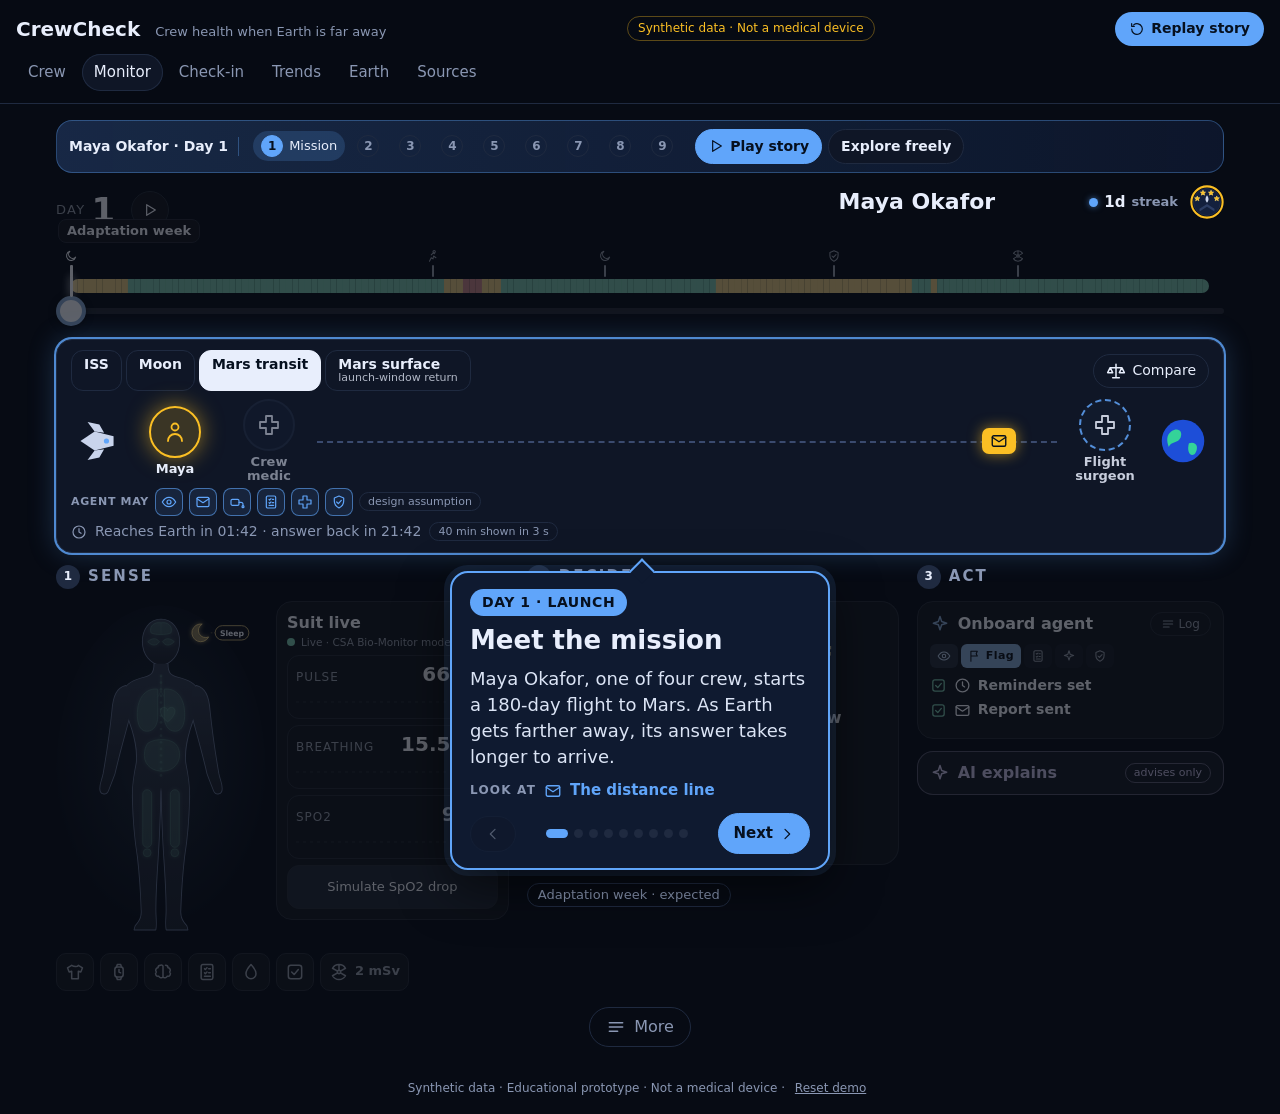
==== commit fc273609: "Story v2: nine steps from day 1 with a narrator card (day, event, two sentences, look at); cache v21" ====
--- a/index.html
+++ b/index.html
@@ -14,7 +14,7 @@
 <link rel="stylesheet" href="css/sources.css">
 <link rel="stylesheet" href="css/blocks.css">
 <link rel="stylesheet" href="css/v2.css">
-<link rel="stylesheet" href="css/cabin.css">
+<link rel="stylesheet" href="css/story.css">
 </head>
 <body>
 <header class="top">
--- a/css/story.css
+++ b/css/story.css
@@ -0,0 +1,41 @@
+/* Story v2: narrator card next to the lit block */
+.today{position:relative}
+.today[data-story] [data-spot]:not(.spot){opacity:.38;filter:saturate(.45)}
+.sn{position:absolute;z-index:30;box-sizing:border-box;background:#0f1a30;border:2px solid var(--blue);border-radius:18px;padding:16px 18px 14px;box-shadow:0 18px 50px rgba(0,0,0,.55),0 0 0 6px rgba(96,165,250,.12);display:flex;flex-direction:column;gap:10px;color:var(--text);transition:top .35s,left .35s}
+.sn-badge{align-self:flex-start;background:var(--blue);color:#06101f;font-weight:800;font-size:14px;letter-spacing:.04em;text-transform:uppercase;border-radius:999px;padding:4px 12px;font-variant-numeric:tabular-nums}
+.sn-title{margin:0;font-size:26px;line-height:1.15;font-weight:800}
+.sn-text{margin:0;font-size:18px;line-height:1.45;color:#dbe4f5}
+.sn-look{display:flex;align-items:center;gap:8px;font-size:15px;font-weight:600;color:var(--blue)}
+.sn-look .ic{width:18px;height:18px}
+.sn-look-k{font-size:12px;text-transform:uppercase;letter-spacing:.1em;color:var(--muted)}
+.sn-points{display:grid;grid-template-columns:repeat(3,1fr);gap:10px}
+.sn-pt{display:flex;flex-direction:column;align-items:center;gap:8px;text-align:center;font-weight:700;font-size:15px}
+.sn-pt-i{display:grid;place-items:center;width:56px;height:56px;border-radius:50%;border:2px solid var(--blue);background:rgba(96,165,250,.14);color:var(--blue)}
+.sn-pt-i .ic{width:28px;height:28px}
+.sn-foot{display:flex;align-items:center;justify-content:space-between;gap:10px;margin-top:2px}
+.sn-dots{display:flex;gap:6px}
+.sn-dot{width:9px;height:9px;border-radius:50%;background:var(--line)}
+.sn-dot.done{background:#3d5a8a}.sn-dot.on{background:var(--blue);width:22px;border-radius:5px}
+.sn-btn{display:inline-flex;align-items:center;gap:6px;background:var(--panel);border:1px solid var(--line);border-radius:999px;padding:9px 14px;font-size:15px;font-weight:700;color:var(--text);white-space:nowrap}
+.sn-btn:disabled{opacity:.3}
+.sn-btn .ic{width:16px;height:16px}
+.sn-primary{background:var(--blue);border-color:var(--blue);color:#06101f}
+.sn-end{display:flex;gap:8px}
+.sn-play{position:absolute;left:16px;right:16px;bottom:6px;height:3px;border-radius:2px;background:var(--blue);transform-origin:left;animation:sn-fill linear forwards}
+@keyframes sn-fill{from{transform:scaleX(0)}to{transform:scaleX(1)}}
+@media (prefers-reduced-motion:reduce){.sn{transition:none}.sn-play{animation:none;opacity:.4}}
+.sn-arrow{position:absolute;width:18px;height:18px;background:#0f1a30;border:2px solid var(--blue);transform:rotate(45deg)}
+.sn-r .sn-arrow{left:-11px;top:40px;border-top:0;border-right:0}
+.sn-l .sn-arrow{right:-11px;top:40px;border-bottom:0;border-left:0}
+.sn-b .sn-arrow{top:-11px;left:calc(var(--ax,50%) - 9px);border-bottom:0;border-right:0}
+.sn-c .sn-arrow{display:none}
+/* the story bar no longer carries the caption */
+.story-bar .sb-cap{display:none}
+@media (max-width:760px){
+  .sn{position:static;width:auto;margin:6px 0 12px;padding:14px}
+  .sn-arrow{display:block;top:auto;bottom:-11px;left:40px;border-top:0;border-left:0}
+  .sn{position:relative}
+  .sn-title{font-size:22px}.sn-text{font-size:16px}
+  .sn-points{gap:6px}.sn-pt{font-size:13px}.sn-pt-i{width:46px;height:46px}
+  .sn-foot{flex-wrap:wrap}
+}
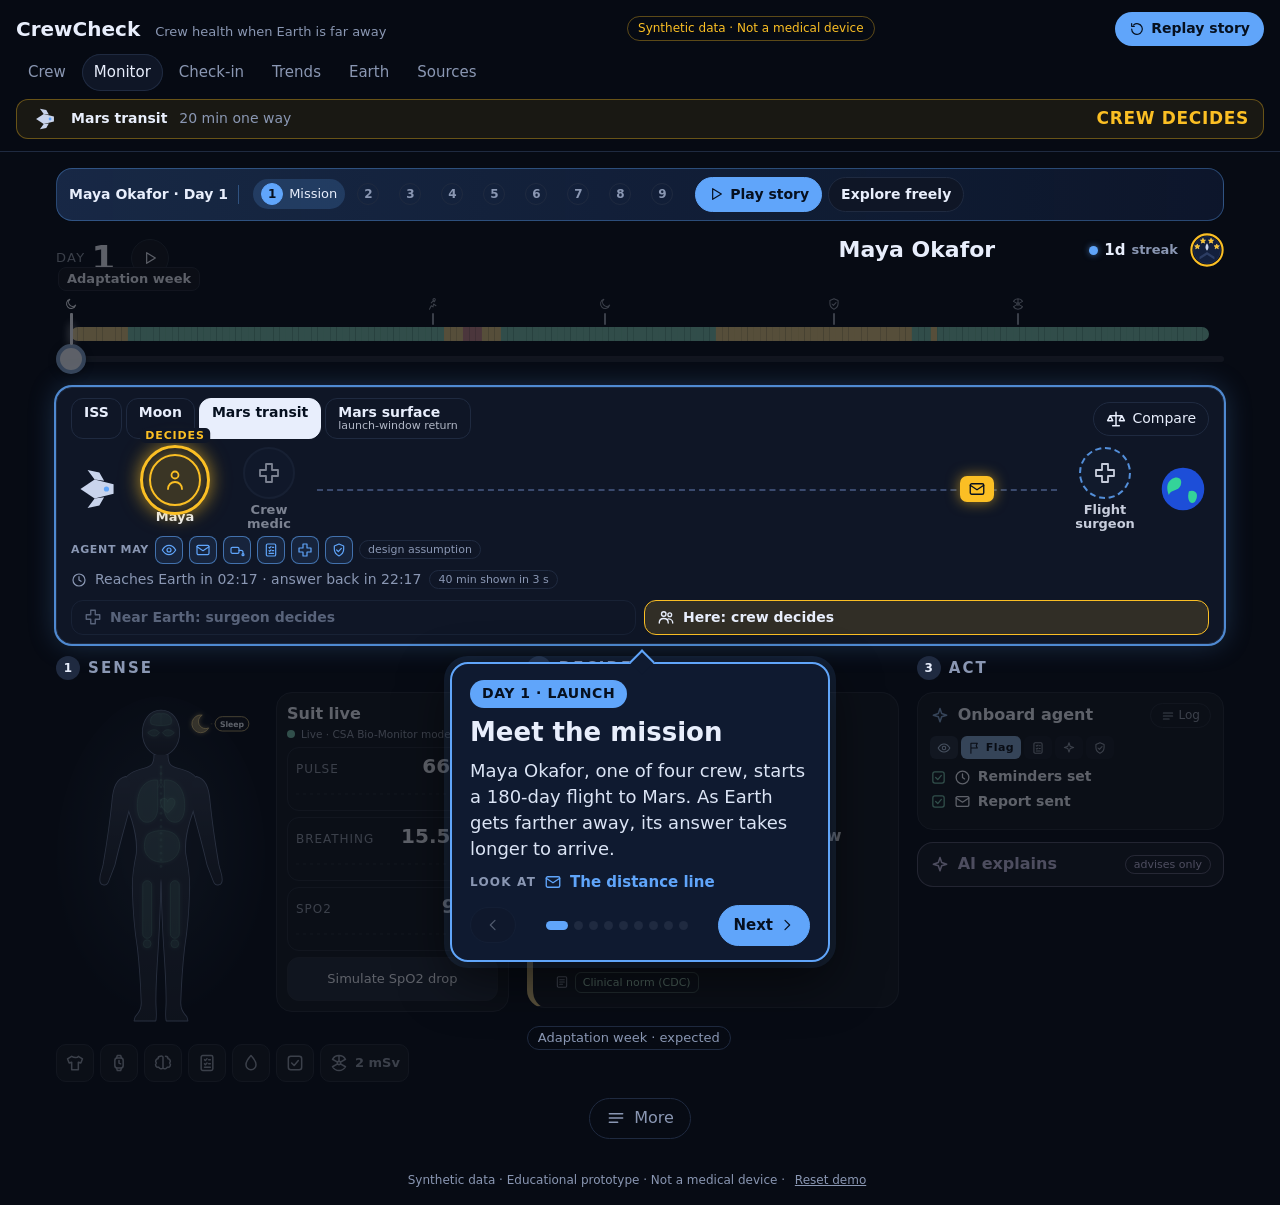
==== commit 1536f331: "Merge main into cabin; cache v23 Co-Authored-By: Claude Opus 5.5 <noreply@anthropic.com>" ====
--- a/index.html
+++ b/index.html
@@ -15,6 +15,7 @@
 <link rel="stylesheet" href="css/blocks.css">
 <link rel="stylesheet" href="css/v2.css">
 <link rel="stylesheet" href="css/story.css">
+<link rel="stylesheet" href="css/cabin.css">
 </head>
 <body>
 <header class="top">
--- a/css/story.css
+++ b/css/story.css
@@ -39,3 +39,33 @@
   .sn-points{gap:6px}.sn-pt{font-size:13px}.sn-pt-i{width:46px;height:46px}
   .sn-foot{flex-wrap:wrap}
 }
+
+/* Differences in the design: mission strip, who-acts headline, ring "decides", near/far plates */
+.mstrip{flex-basis:100%;order:10;display:flex;align-items:center;gap:12px;background:rgba(251,191,36,.08);border:1px solid rgba(251,191,36,.35);border-radius:12px;padding:5px 14px;color:var(--text);font-size:14px;text-align:left;cursor:pointer}
+.mstrip[data-far=false]{background:rgba(96,165,250,.08);border-color:rgba(96,165,250,.35)}
+.mstrip .scn-glyph{width:28px;height:28px;display:block}
+.ms-m{font-weight:800}
+.ms-d{color:var(--muted);font-variant-numeric:tabular-nums}
+.ms-who{margin-left:auto;font-weight:800;font-size:17px;color:var(--yellow);text-transform:uppercase;letter-spacing:.04em}
+.mstrip[data-far=false] .ms-who{color:var(--blue)}
+@media (max-width:760px){.mstrip{gap:8px;padding:5px 10px;font-size:13px}.ms-who{font-size:14px}.mstrip .scn-glyph{width:22px;height:22px}}
+.vd-subline{display:flex;align-items:center;gap:6px;color:var(--muted);font-size:15px;font-weight:600;margin-top:-6px}
+.vd-subline .ic{width:16px;height:16px}
+.vd-what{font-size:13px;font-weight:700;margin-top:6px;white-space:nowrap}
+.scn-band{position:relative}
+.scn-ring{position:absolute;width:70px;height:70px;margin:-35px 0 0 -35px;border-radius:50%;border:3px solid var(--yellow);box-shadow:0 0 20px rgba(251,191,36,.55);pointer-events:none;transition:left .8s cubic-bezier(.4,0,.2,1),top .8s,border-color .4s,box-shadow .4s;z-index:2}
+.scn-ring[data-who=earth]{border-color:var(--blue);box-shadow:0 0 20px rgba(96,165,250,.6)}
+.scn-ring[hidden]{display:none}
+.scn-ring-t{position:absolute;left:50%;top:-20px;transform:translateX(-50%);font-size:11px;font-weight:800;text-transform:uppercase;letter-spacing:.08em;color:var(--yellow);background:var(--panel);padding:0 5px;border-radius:5px}
+.scn-ring[data-who=earth] .scn-ring-t{color:var(--blue)}
+.scn-plates{display:grid;grid-template-columns:1fr 1fr;gap:8px;margin-top:8px}
+.scn-plate{display:flex;align-items:center;gap:8px;border:1px solid var(--line);border-radius:12px;padding:7px 12px;font-size:14px;font-weight:700;color:var(--muted);opacity:.6;transition:all .4s}
+.scn-plate .ic{width:18px;height:18px}
+.scn-plate.on{opacity:1;color:var(--text)}
+.scn-plate[data-plate=near].on{border-color:var(--blue);background:rgba(96,165,250,.14)}
+.scn-plate[data-plate=far].on{border-color:var(--yellow);background:rgba(251,191,36,.14)}
+@media (max-width:760px){.scn-ring-t{display:none}.scn-ring{width:54px;height:54px;margin:-27px 0 0 -27px}.scn-plate{font-size:12px;padding:6px 8px}}
+@media (prefers-reduced-motion:reduce){.scn-ring,.scn-plate{transition:none}}
+.sn-num,.sn-mark{display:inline-grid;place-items:center;width:24px;height:24px;border-radius:50%;background:var(--yellow);color:#06101f;font-weight:900;font-size:14px}
+.sn-mark{position:absolute;z-index:25;width:30px;height:30px;font-size:17px;box-shadow:0 0 0 3px rgba(6,16,31,.85),0 0 16px rgba(251,191,36,.6);pointer-events:none}
+.sn-look{flex-wrap:wrap}
--- a/css/cabin.css
+++ b/css/cabin.css
@@ -0,0 +1,36 @@
+/* Cabin environment layer: Crew strip, links to affected crew, chip on the personal monitor. */
+.cab-wrap{position:relative}
+.cab{display:flex;align-items:center;flex-wrap:wrap;gap:10px 16px;background:var(--panel);border:1px solid var(--line);border-radius:16px;padding:10px 14px;margin-bottom:40px}
+.cab.on{border-color:color-mix(in srgb,var(--yellow) 55%,var(--line))}
+.cab-h{display:flex;align-items:center;gap:6px;font-weight:600;color:var(--muted)}
+.cab .ic{width:18px;height:18px}
+.cab-icons{display:flex;gap:8px;flex-wrap:wrap}
+.cab-ic{display:inline-flex;align-items:baseline;gap:4px;padding:5px 9px;border-radius:999px;border:1px solid var(--line);color:var(--muted);font-size:14px}
+.cab-ic .ic{align-self:center;color:var(--green)}
+.cab-ic b{color:var(--text);font-weight:600}
+.cab-u{font-size:12px}
+.cab-l{font-size:12px;opacity:.8}
+.cab-ic.warn{border-color:var(--yellow);background:color-mix(in srgb,var(--yellow) 14%,transparent);color:var(--yellow)}
+.cab-ic.warn .ic,.cab-ic.warn b{color:var(--yellow)}
+.cab-case{display:flex;align-items:center;flex-wrap:wrap;gap:6px 14px;margin-left:auto;font-size:14px}
+.cab-cause{display:flex;align-items:center;gap:8px;font-weight:600;color:var(--yellow)}
+.cab-act,.cab-done{display:inline-flex;align-items:center;gap:5px}
+.cab-done{color:var(--green)}
+.cab-tag{font-size:12px;color:var(--muted);border:1px dashed var(--line);border-radius:999px;padding:2px 8px}
+.cab-links{position:absolute;left:0;top:0;pointer-events:none;overflow:visible;z-index:2}
+.cab-links path{fill:none;stroke:var(--yellow);stroke-width:1.6;stroke-dasharray:5 4;opacity:.85}
+.cab-links circle{fill:var(--yellow)}
+.crew-tile.cab-hit{box-shadow:inset 0 3px 0 var(--yellow)}
+.ci-ribbon{position:relative}
+.cab-marks{position:absolute;left:calc(50% - 80px);width:160px;top:-12px;height:12px}
+.cab-mark{position:absolute;transform:translateX(-50%);color:var(--yellow);line-height:0}
+.cab-mark .ic{width:12px;height:12px}
+.cab-chip{display:inline-flex;align-items:center;gap:6px;margin-top:8px;padding:5px 10px;border-radius:999px;border:1px solid var(--yellow);color:var(--yellow);text-decoration:none;font-size:14px;align-self:flex-start;width:fit-content}
+.cab-chip .ic{width:16px;height:16px}
+@media (max-width:640px){
+  .cab{padding:10px 12px}
+  .cab-case{margin-left:0}
+  .cab-ic{padding:4px 7px;font-size:13px}
+}
+@media (max-width:760px){.today.v2 .cab-chip{order:3}}
+.src-earth,.so a.src-earth{color:#67e8f9;border-color:rgba(103,232,249,.4)}
